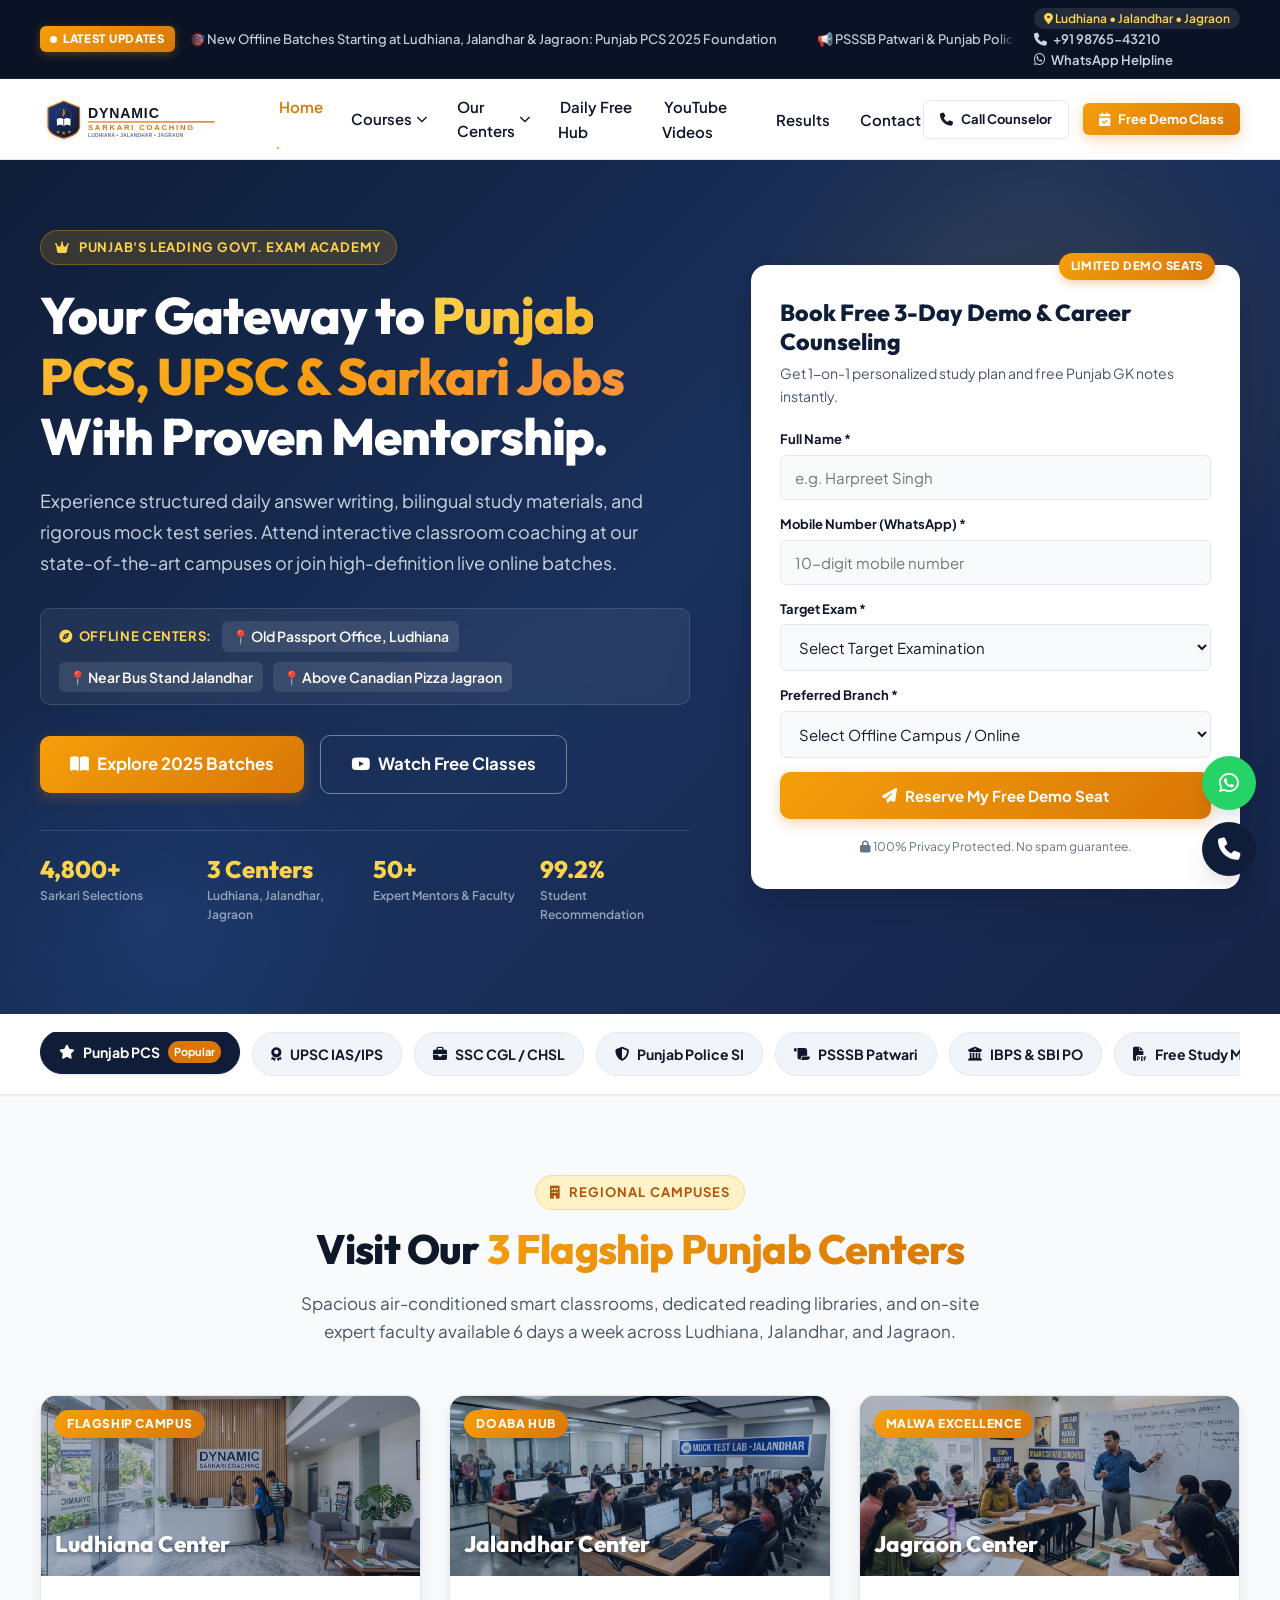
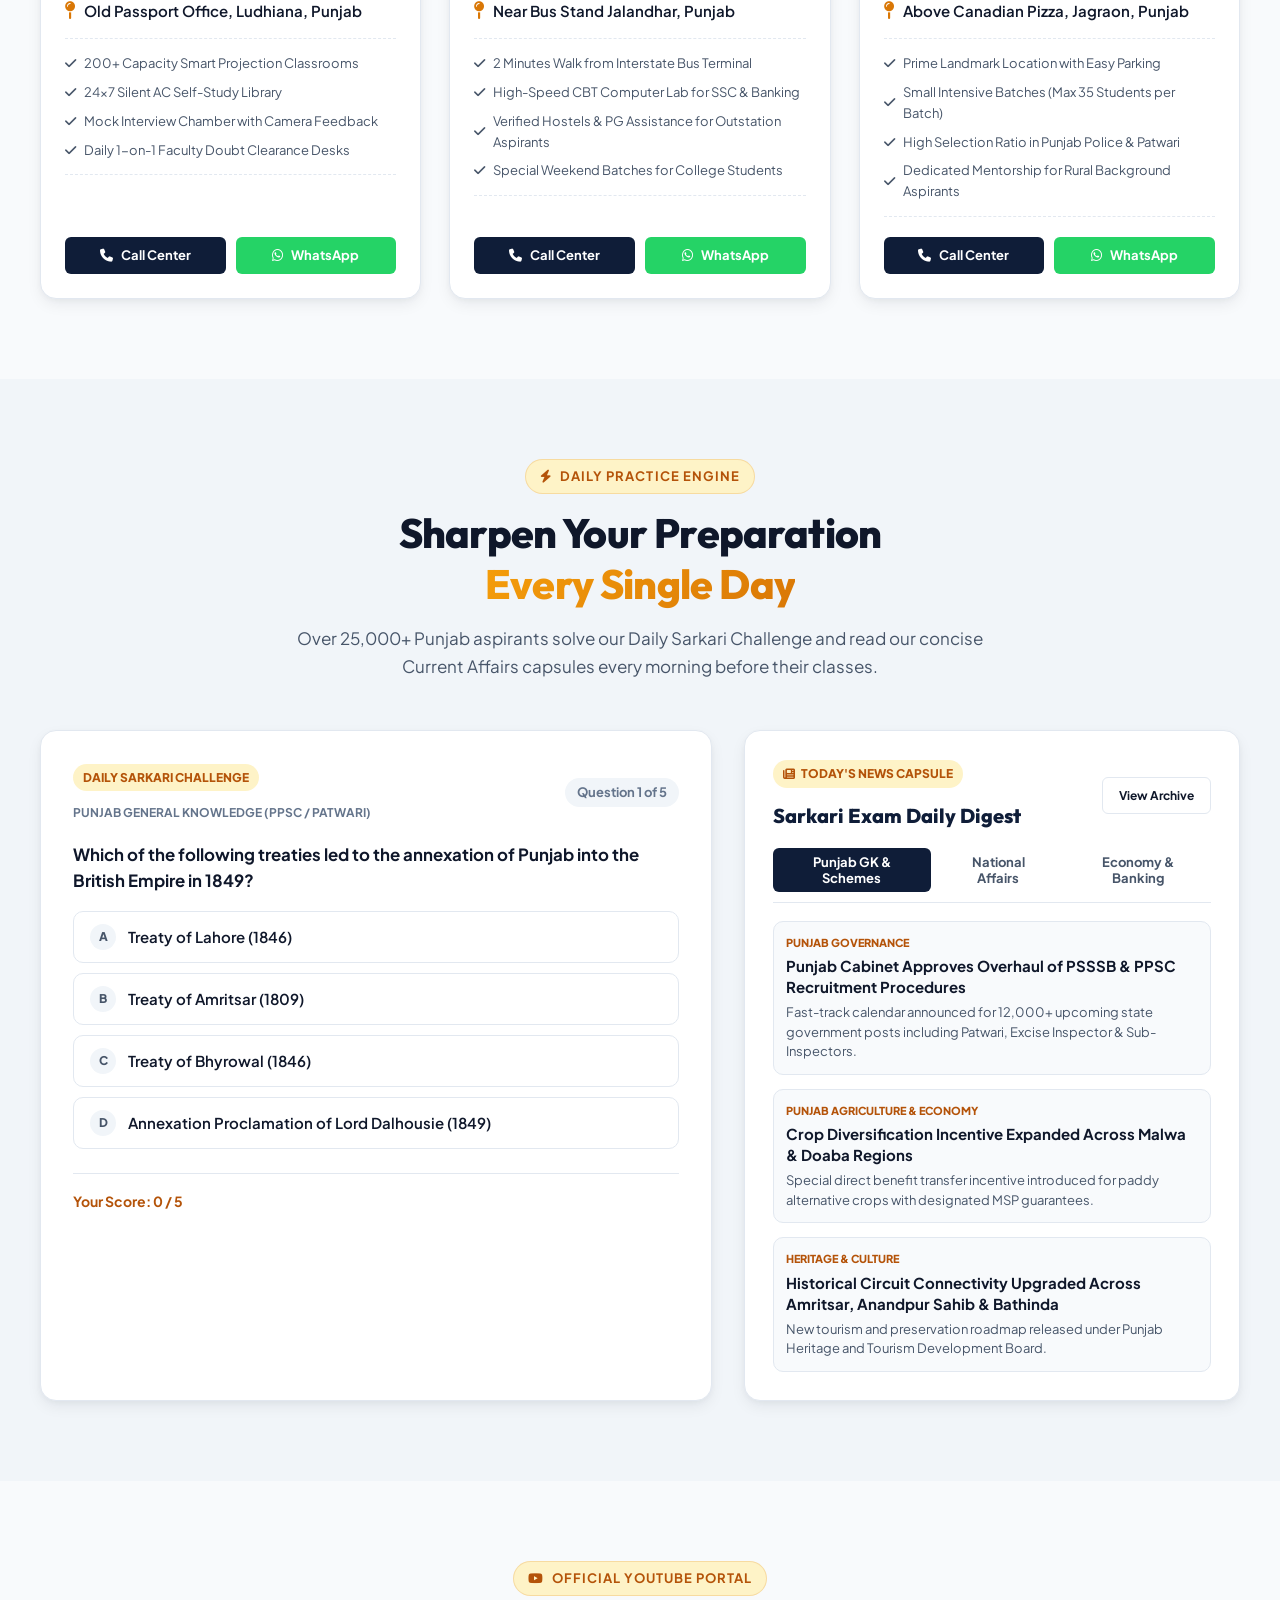
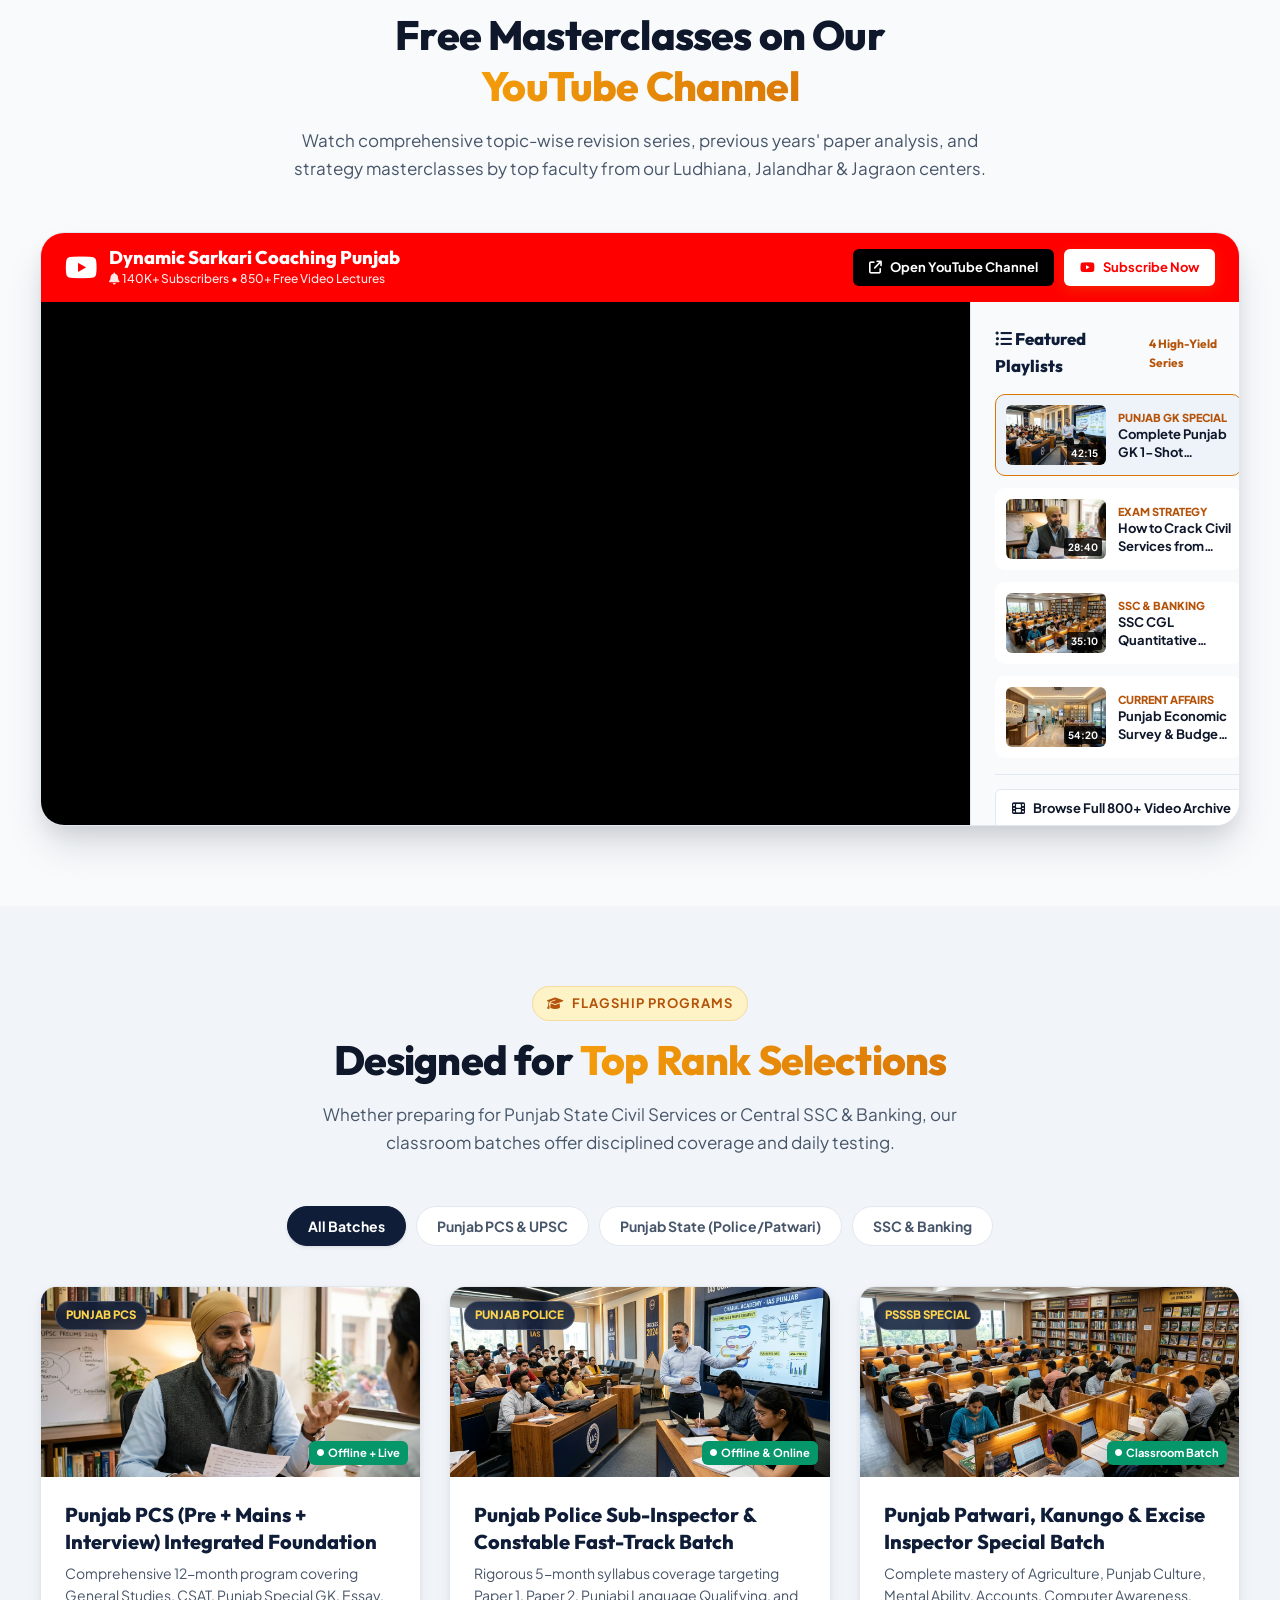
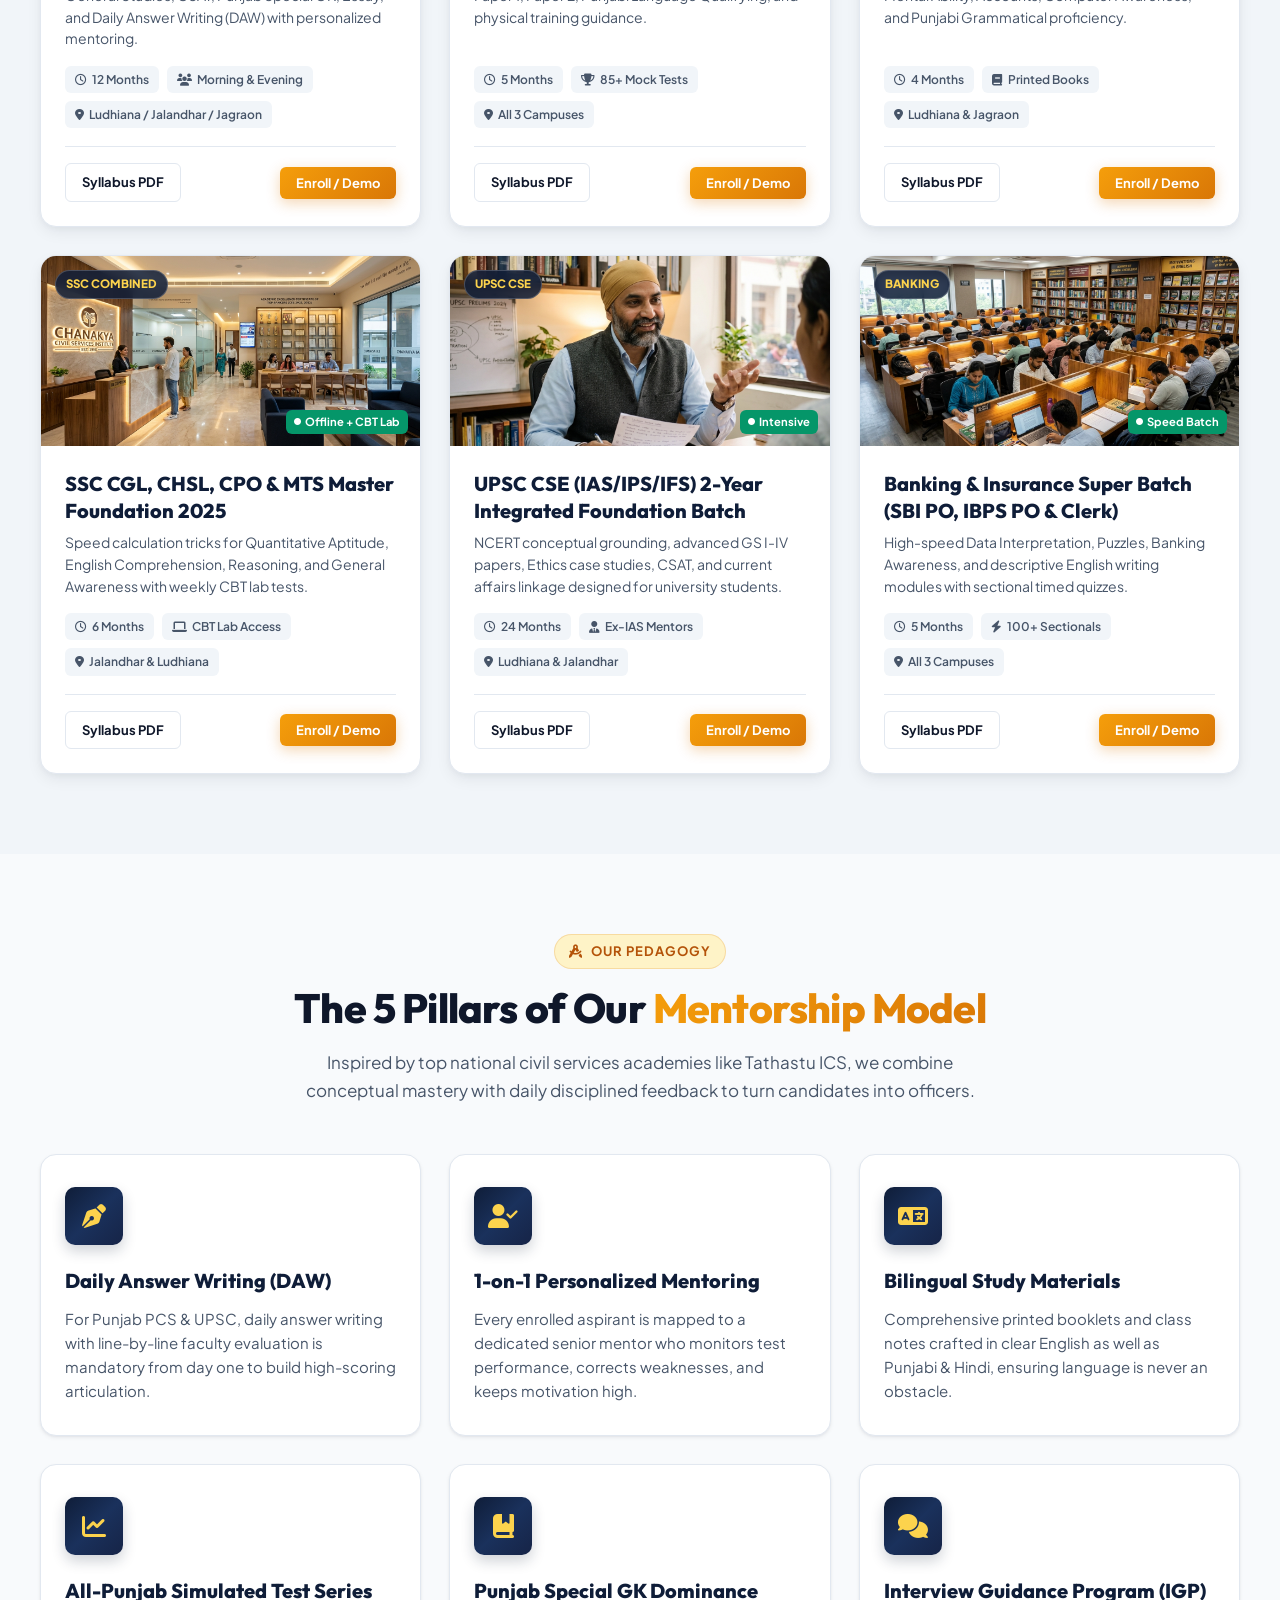
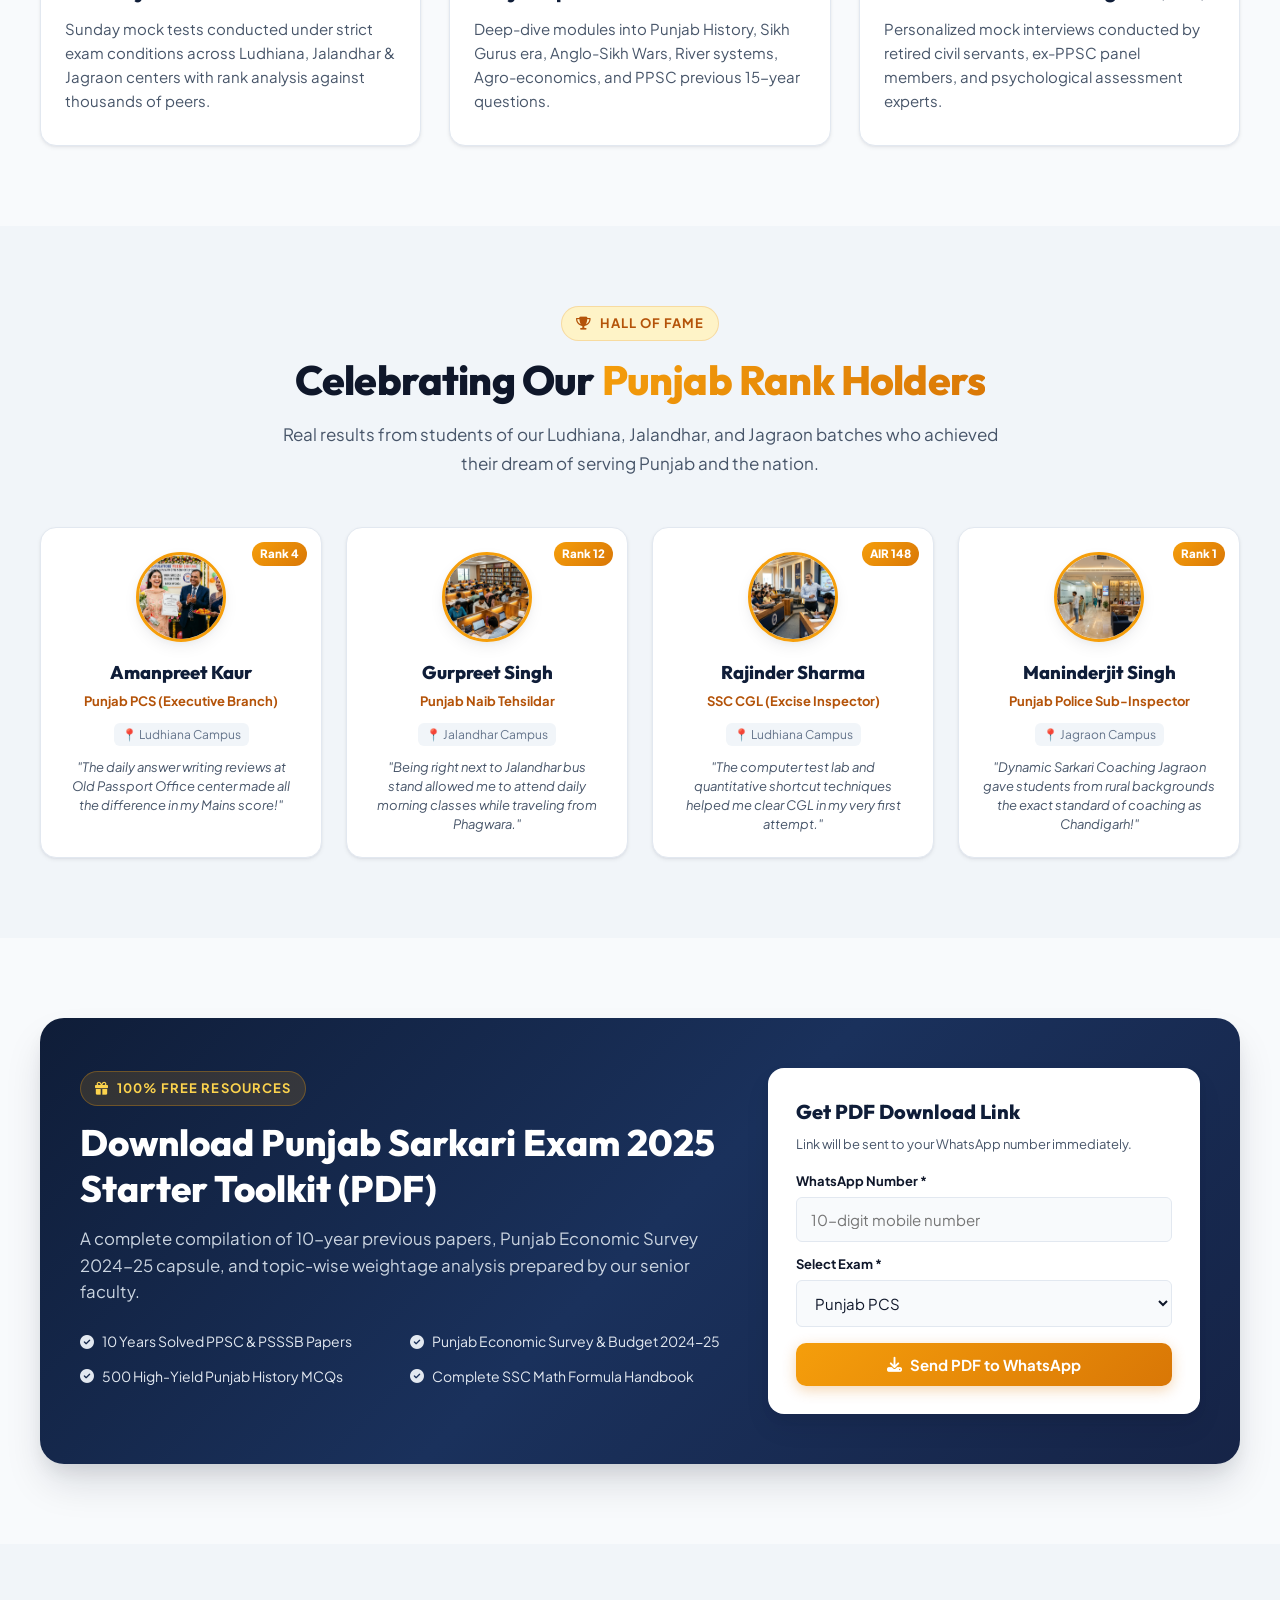
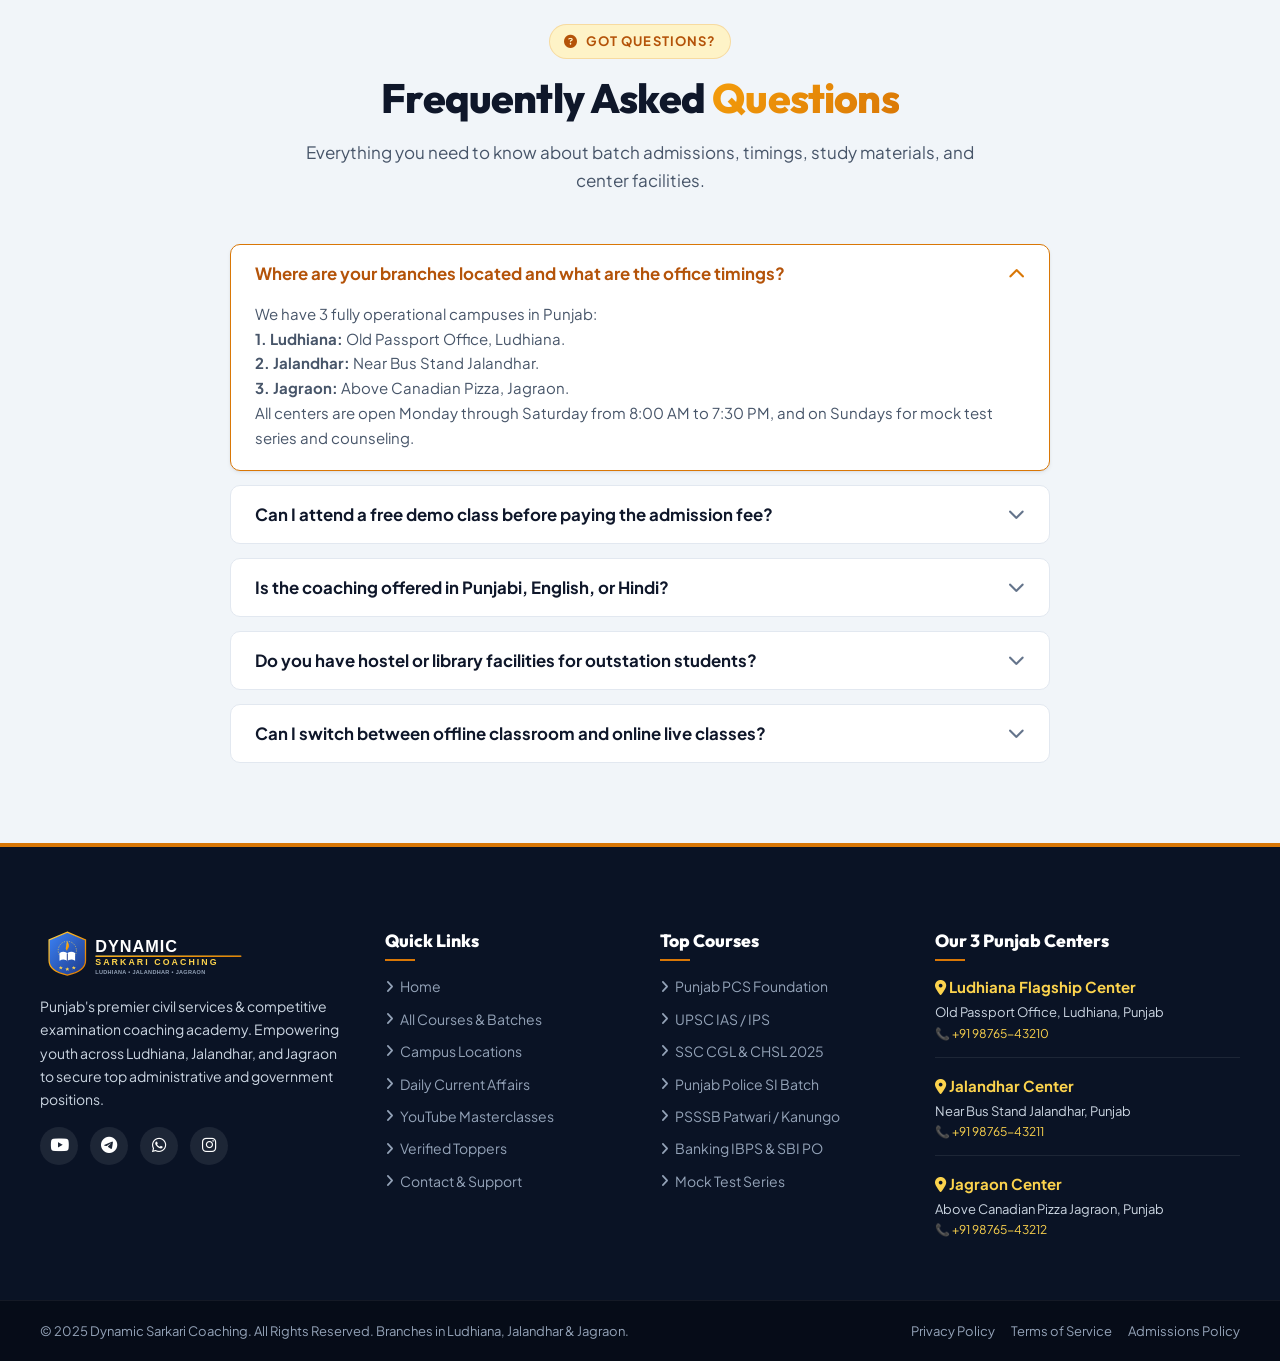
==== index.html @ fdad193e "Initial Commit" ====
<!DOCTYPE html>
<html lang="en">
<head>
  <meta charset="UTF-8">
  <meta name="viewport" content="width=device-width, initial-scale=1.0">
  <title>Dynamic Sarkari Coaching | Best Govt. Exam Coaching in Ludhiana, Jalandhar & Jagraon</title>
  <meta name="description" content="Dynamic Sarkari Coaching provides premier classroom and online mentorship for Punjab PCS, UPSC, SSC CGL, Punjab Police, Patwari & Banking exams. Campuses in Ludhiana, Jalandhar & Jagraon.">
  
  <!-- Favicon -->
  <link rel="icon" type="image/svg+xml" href="assets/images/logo.svg">
  
  <!-- Stylesheets -->
  <link rel="stylesheet" href="css/style.css">
  
  <!-- Font Awesome Icons for Educational UI -->
  <link rel="stylesheet" href="https://cdnjs.cloudflare.com/ajax/libs/font-awesome/6.5.1/css/all.min.css">
</head>
<body>

  <!-- ========================================================================
       TOP ANNOUNCEMENT / NOTIFICATION TICKER BAR
       ======================================================================== -->
  <div class="top-notice-bar">
    <div class="container">
      <div class="top-notice-inner">
        <div class="ticker-container">
          <div class="ticker-badge">
            <span class="ticker-pulse"></span>
            Latest Updates
          </div>
          <div class="ticker-viewport">
            <div class="ticker-track">
              <a href="#courses" class="ticker-item">🎯 New Offline Batches Starting at Ludhiana, Jalandhar & Jagraon: Punjab PCS 2025 Foundation</a>
              <a href="#engagementHub" class="ticker-item">📢 PSSSB Patwari & Punjab Police SI 2025 Mock Test Series Live Now</a>
              <a href="#youtubeHub" class="ticker-item">📺 New YouTube Lecture: Punjab History & Culture 1-Shot Revision Uploaded!</a>
              <a href="#heroForm" class="ticker-item">⚡ 3-Day Free Demo Class Available for All Fresh Batches - Register Online</a>
              <!-- Duplicate set for seamless continuous marquee loop -->
              <a href="#courses" class="ticker-item">🎯 New Offline Batches Starting at Ludhiana, Jalandhar & Jagraon: Punjab PCS 2025 Foundation</a>
              <a href="#engagementHub" class="ticker-item">📢 PSSSB Patwari & Punjab Police SI 2025 Mock Test Series Live Now</a>
              <a href="#youtubeHub" class="ticker-item">📺 New YouTube Lecture: Punjab History & Culture 1-Shot Revision Uploaded!</a>
              <a href="#heroForm" class="ticker-item">⚡ 3-Day Free Demo Class Available for All Fresh Batches - Register Online</a>
            </div>
          </div>
        </div>

        <div class="top-contacts">
          <span class="branch-pill"><i class="fa-solid fa-location-dot"></i> Ludhiana • Jalandhar • Jagraon</span>
          <a href="tel:+919876543210" class="top-contact-link">
            <i class="fa-solid fa-phone"></i> +91 98765-43210
          </a>
          <a href="https://wa.me/919876543210?text=Hello%20Dynamic%20Sarkari%20Coaching%2C%20I%20want%20to%20inquire%20about%20batches" target="_blank" class="top-contact-link">
            <i class="fa-brands fa-whatsapp text-success"></i> WhatsApp Helpline
          </a>
        </div>
      </div>
    </div>
  </div>

  <!-- ========================================================================
       MAIN NAVIGATION BAR
       ======================================================================== -->
  <header class="site-header">
    <div class="container">
      <nav class="navbar">
        <!-- Logo -->
        <a href="index.html" class="brand-logo" aria-label="Dynamic Sarkari Coaching Homepage">
          <!-- 
            NOTE FOR CLIENT: When you provide your official logo file, simply place it 
            in assets/images/logo.png and replace the SVG below with:
            <img src="assets/images/logo.png" alt="Dynamic Sarkari Coaching Logo">
          -->
          <img src="assets/images/logo.svg" alt="Dynamic Sarkari Coaching Logo" class="header-logo-img">
        </a>

        <!-- Desktop Navigation Menu -->
        <ul class="nav-menu">
          <li><a href="index.html" class="nav-link active">Home</a></li>
          
          <li class="nav-dropdown">
            <a href="courses.html" class="nav-link dropdown-trigger">
              Courses <i class="fa-solid fa-chevron-down fa-xs"></i>
            </a>
            <div class="dropdown-menu">
              <a href="courses.html#punjab-pcs" class="dropdown-item">
                <div class="dropdown-icon"><i class="fa-solid fa-landmark"></i></div>
                <div class="dropdown-info">
                  <strong>Punjab PCS & UPSC</strong>
                  <span>Civil & Executive Services</span>
                </div>
              </a>
              <a href="courses.html#ssc" class="dropdown-item">
                <div class="dropdown-icon"><i class="fa-solid fa-award"></i></div>
                <div class="dropdown-info">
                  <strong>SSC CGL / CHSL / CPO</strong>
                  <span>Central Govt Ministries</span>
                </div>
              </a>
              <a href="courses.html#punjab-state" class="dropdown-item">
                <div class="dropdown-icon"><i class="fa-solid fa-shield-halved"></i></div>
                <div class="dropdown-info">
                  <strong>Punjab Police & Patwari</strong>
                  <span>PSSSB & State Exams</span>
                </div>
              </a>
              <a href="courses.html#banking" class="dropdown-item">
                <div class="dropdown-icon"><i class="fa-solid fa-building-columns"></i></div>
                <div class="dropdown-info">
                  <strong>Banking & Insurance</strong>
                  <span>IBPS, SBI PO & Clerk</span>
                </div>
              </a>
            </div>
          </li>

          <li class="nav-dropdown">
            <a href="branches.html" class="nav-link dropdown-trigger">
              Our Centers <i class="fa-solid fa-chevron-down fa-xs"></i>
            </a>
            <div class="dropdown-menu">
              <a href="branches.html#ludhiana" class="dropdown-item">
                <div class="dropdown-icon"><i class="fa-solid fa-location-dot"></i></div>
                <div class="dropdown-info">
                  <strong>Ludhiana Center</strong>
                  <span>Old Passport Office, Ludhiana</span>
                </div>
              </a>
              <a href="branches.html#jalandhar" class="dropdown-item">
                <div class="dropdown-icon"><i class="fa-solid fa-location-dot"></i></div>
                <div class="dropdown-info">
                  <strong>Jalandhar Center</strong>
                  <span>Near Bus Stand Jalandhar</span>
                </div>
              </a>
              <a href="branches.html#jagraon" class="dropdown-item">
                <div class="dropdown-icon"><i class="fa-solid fa-location-dot"></i></div>
                <div class="dropdown-info">
                  <strong>Jagraon Center</strong>
                  <span>Above Canadian Pizza Jagraon</span>
                </div>
              </a>
            </div>
          </li>

          <li><a href="free-materials.html" class="nav-link">Daily Free Hub</a></li>
          <li><a href="videos.html" class="nav-link">YouTube Videos</a></li>
          <li><a href="#toppers" class="nav-link">Results</a></li>
          <li><a href="contact.html" class="nav-link">Contact</a></li>
        </ul>

        <!-- Header Actions -->
        <div class="nav-actions">
          <a href="tel:+919876543210" class="btn btn-outline btn-sm">
            <i class="fa-solid fa-phone"></i> Call Counselor
          </a>
          <button class="btn btn-primary btn-sm" data-trigger-demo>
            <i class="fa-solid fa-calendar-check"></i> Free Demo Class
          </button>
          <button class="btn-mobile-toggle" aria-label="Open mobile navigation menu">
            <i class="fa-solid fa-bars"></i>
          </button>
        </div>
      </nav>
    </div>
  </header>

  <!-- ========================================================================
       HERO SECTION WITH DIRECT LEAD CAPTURE FORM
       ======================================================================== -->
  <section class="hero-section" id="hero">
    <div class="hero-bg-shapes">
      <div class="hero-shape-1"></div>
      <div class="hero-shape-2"></div>
    </div>

    <div class="container">
      <div class="hero-grid">
        <!-- Hero Left Column: Pitch & Trust -->
        <div class="hero-content">
          <div class="hero-tag">
            <i class="fa-solid fa-crown"></i> Punjab's Leading Govt. Exam Academy
          </div>

          <h1 class="hero-title">
            Your Gateway to <span class="gold-gradient">Punjab PCS, UPSC & Sarkari Jobs</span> With Proven Mentorship.
          </h1>

          <p class="hero-description">
            Experience structured daily answer writing, bilingual study materials, and rigorous mock test series. Attend interactive classroom coaching at our state-of-the-art campuses or join high-definition live online batches.
          </p>

          <!-- Highlight Branches -->
          <div class="hero-branches-highlight">
            <span class="label"><i class="fa-solid fa-compass"></i> Offline Centers:</span>
            <span class="branch-item">📍 Old Passport Office, Ludhiana</span>
            <span class="branch-item">📍 Near Bus Stand Jalandhar</span>
            <span class="branch-item">📍 Above Canadian Pizza Jagraon</span>
          </div>

          <!-- Hero CTAs -->
          <div class="hero-cta-group">
            <a href="#courses" class="btn btn-primary btn-lg">
              <i class="fa-solid fa-book-open"></i> Explore 2025 Batches
            </a>
            <a href="#youtubeHub" class="btn btn-outline-white btn-lg">
              <i class="fa-brands fa-youtube text-danger"></i> Watch Free Classes
            </a>
          </div>

          <!-- Trust Counters -->
          <div class="hero-trust-badges">
            <div class="trust-stat-box">
              <div class="trust-stat-number">4,800+</div>
              <div class="trust-stat-label">Sarkari Selections</div>
            </div>
            <div class="trust-stat-box">
              <div class="trust-stat-number">3 Centers</div>
              <div class="trust-stat-label">Ludhiana, Jalandhar, Jagraon</div>
            </div>
            <div class="trust-stat-box">
              <div class="trust-stat-number">50+</div>
              <div class="trust-stat-label">Expert Mentors & Faculty</div>
            </div>
            <div class="trust-stat-box">
              <div class="trust-stat-number">99.2%</div>
              <div class="trust-stat-label">Student Recommendation</div>
            </div>
          </div>
        </div>

        <!-- Hero Right Column: High-Converting Lead Card (Like Tathastu ICS) -->
        <div class="hero-form-card" id="heroForm">
          <div class="form-card-badge">Limited Demo Seats</div>
          <div class="form-card-header">
            <h3 class="form-card-title">Book Free 3-Day Demo & Career Counseling</h3>
            <p class="form-card-subtitle">Get 1-on-1 personalized study plan and free Punjab GK notes instantly.</p>
          </div>

          <form class="lead-form" id="heroLeadForm">
            <div class="form-group">
              <label class="form-label" for="student_name">Full Name *</label>
              <input type="text" id="student_name" name="student_name" class="form-control" placeholder="e.g. Harpreet Singh" required>
            </div>

            <div class="form-group">
              <label class="form-label" for="student_phone">Mobile Number (WhatsApp) *</label>
              <input type="tel" id="student_phone" name="student_phone" class="form-control" placeholder="10-digit mobile number" pattern="[6-9][0-9]{9}" required>
            </div>

            <div class="form-group">
              <label class="form-label" for="target_exam">Target Exam *</label>
              <select id="target_exam" name="target_exam" class="form-control" required>
                <option value="" disabled selected>Select Target Examination</option>
                <option value="Punjab PCS (Civil / Judicial)">Punjab PCS (Civil / Judicial)</option>
                <option value="UPSC Civil Services (IAS/IPS)">UPSC Civil Services (IAS/IPS)</option>
                <option value="SSC CGL / CHSL">SSC CGL / CHSL 2025</option>
                <option value="Punjab Police (SI / Constable)">Punjab Police (SI / Constable)</option>
                <option value="PSSSB Patwari / Kanungo">PSSSB Patwari / Kanungo</option>
                <option value="Banking (IBPS PO / SBI PO)">Banking (IBPS / SBI PO & Clerk)</option>
                <option value="Punjab Naib Tehsildar">Punjab Naib Tehsildar & Excise</option>
              </select>
            </div>

            <div class="form-group">
              <label class="form-label" for="preferred_branch">Preferred Branch *</label>
              <select id="preferred_branch" name="preferred_branch" class="form-control" required>
                <option value="" disabled selected>Select Offline Campus / Online</option>
                <option value="ludhiana">📍 Ludhiana Center (Old Passport Office)</option>
                <option value="jalandhar">📍 Jalandhar Center (Near Bus Stand)</option>
                <option value="jagraon">📍 Jagraon Center (Above Canadian Pizza)</option>
                <option value="online">💻 Live Interactive Online Batch</option>
              </select>
            </div>

            <button type="submit" class="btn btn-primary" style="width: 100%; padding: 14px;">
              <i class="fa-solid fa-paper-plane"></i> Reserve My Free Demo Seat
            </button>

            <p class="form-footnote">
              <i class="fa-solid fa-lock text-success"></i> 100% Privacy Protected. No spam guarantee.
            </p>
          </form>
        </div>
      </div>
    </div>
  </section>

  <!-- ========================================================================
       QUICK EXAM CATEGORIES STRIP
       ======================================================================== -->
  <div class="exam-categories-strip">
    <div class="container">
      <div class="categories-container">
        <a href="courses.html#punjab-pcs" class="cat-pill active">
          <i class="fa-solid fa-star text-accent"></i> Punjab PCS <span class="cat-pill-badge">Popular</span>
        </a>
        <a href="courses.html#upsc" class="cat-pill">
          <i class="fa-solid fa-award"></i> UPSC IAS/IPS
        </a>
        <a href="courses.html#ssc" class="cat-pill">
          <i class="fa-solid fa-briefcase"></i> SSC CGL / CHSL
        </a>
        <a href="courses.html#punjab-police" class="cat-pill">
          <i class="fa-solid fa-shield-halved"></i> Punjab Police SI
        </a>
        <a href="courses.html#patwari" class="cat-pill">
          <i class="fa-solid fa-scroll"></i> PSSSB Patwari
        </a>
        <a href="courses.html#banking" class="cat-pill">
          <i class="fa-solid fa-building-columns"></i> IBPS & SBI PO
        </a>
        <a href="free-materials.html" class="cat-pill">
          <i class="fa-solid fa-file-pdf"></i> Free Study Materials
        </a>
      </div>
    </div>
  </div>

  <!-- ========================================================================
       OUR 3 PUNJAB BRANCHES (LUDHIANA, JALANDHAR, JAGRAON)
       ======================================================================== -->
  <section class="section" id="branches">
    <div class="container">
      <div class="section-header">
        <span class="section-badge"><i class="fa-solid fa-building"></i> Regional Campuses</span>
        <h2 class="section-title">Visit Our <span class="text-highlight">3 Flagship Punjab Centers</span></h2>
        <p class="section-subtitle">
          Spacious air-conditioned smart classrooms, dedicated reading libraries, and on-site expert faculty available 6 days a week across Ludhiana, Jalandhar, and Jagraon.
        </p>
      </div>

      <div class="branches-showcase-grid">
        <!-- Branch 1: Ludhiana -->
        <div class="branch-card">
          <div class="branch-card-header">
            <img src="assets/images/branch-ludhiana.jpg" alt="Dynamic Sarkari Coaching Ludhiana Center" class="branch-card-img">
            <span class="branch-badge">Flagship Campus</span>
            <div class="branch-city">Ludhiana Center</div>
          </div>
          <div class="branch-card-body">
            <div>
              <div class="branch-landmark">
                <i class="fa-solid fa-map-pin branch-landmark-icon"></i>
                <div class="branch-address-text">
                  Old Passport Office, Ludhiana, Punjab
                </div>
              </div>
              <ul class="branch-features-list">
                <li class="branch-feature-item">
                  <i class="fa-solid fa-check"></i> 200+ Capacity Smart Projection Classrooms
                </li>
                <li class="branch-feature-item">
                  <i class="fa-solid fa-check"></i> 24x7 Silent AC Self-Study Library
                </li>
                <li class="branch-feature-item">
                  <i class="fa-solid fa-check"></i> Mock Interview Chamber with Camera Feedback
                </li>
                <li class="branch-feature-item">
                  <i class="fa-solid fa-check"></i> Daily 1-on-1 Faculty Doubt Clearance Desks
                </li>
              </ul>
            </div>
            <div class="branch-actions">
              <a href="tel:+919876543210" class="btn btn-navy btn-sm">
                <i class="fa-solid fa-phone"></i> Call Center
              </a>
              <a href="https://wa.me/919876543210?text=Hello%20Dynamic%20Sarkari%20Coaching%20Ludhiana%20branch%2C%20I%20want%20to%20visit" target="_blank" class="btn btn-whatsapp btn-sm">
                <i class="fa-brands fa-whatsapp"></i> WhatsApp
              </a>
            </div>
          </div>
        </div>

        <!-- Branch 2: Jalandhar -->
        <div class="branch-card">
          <div class="branch-card-header">
            <img src="assets/images/branch-jalandhar.jpg" alt="Dynamic Sarkari Coaching Jalandhar Center" class="branch-card-img">
            <span class="branch-badge">Doaba Hub</span>
            <div class="branch-city">Jalandhar Center</div>
          </div>
          <div class="branch-card-body">
            <div>
              <div class="branch-landmark">
                <i class="fa-solid fa-map-pin branch-landmark-icon"></i>
                <div class="branch-address-text">
                  Near Bus Stand Jalandhar, Punjab
                </div>
              </div>
              <ul class="branch-features-list">
                <li class="branch-feature-item">
                  <i class="fa-solid fa-check"></i> 2 Minutes Walk from Interstate Bus Terminal
                </li>
                <li class="branch-feature-item">
                  <i class="fa-solid fa-check"></i> High-Speed CBT Computer Lab for SSC & Banking
                </li>
                <li class="branch-feature-item">
                  <i class="fa-solid fa-check"></i> Verified Hostels & PG Assistance for Outstation Aspirants
                </li>
                <li class="branch-feature-item">
                  <i class="fa-solid fa-check"></i> Special Weekend Batches for College Students
                </li>
              </ul>
            </div>
            <div class="branch-actions">
              <a href="tel:+919876543211" class="btn btn-navy btn-sm">
                <i class="fa-solid fa-phone"></i> Call Center
              </a>
              <a href="https://wa.me/919876543210?text=Hello%20Dynamic%20Sarkari%20Coaching%20Jalandhar%20branch%2C%20I%20want%20to%20visit" target="_blank" class="btn btn-whatsapp btn-sm">
                <i class="fa-brands fa-whatsapp"></i> WhatsApp
              </a>
            </div>
          </div>
        </div>

        <!-- Branch 3: Jagraon -->
        <div class="branch-card">
          <div class="branch-card-header">
            <img src="assets/images/branch-jagraon.jpg" alt="Dynamic Sarkari Coaching Jagraon Center" class="branch-card-img">
            <span class="branch-badge">Malwa Excellence</span>
            <div class="branch-city">Jagraon Center</div>
          </div>
          <div class="branch-card-body">
            <div>
              <div class="branch-landmark">
                <i class="fa-solid fa-map-pin branch-landmark-icon"></i>
                <div class="branch-address-text">
                  Above Canadian Pizza, Jagraon, Punjab
                </div>
              </div>
              <ul class="branch-features-list">
                <li class="branch-feature-item">
                  <i class="fa-solid fa-check"></i> Prime Landmark Location with Easy Parking
                </li>
                <li class="branch-feature-item">
                  <i class="fa-solid fa-check"></i> Small Intensive Batches (Max 35 Students per Batch)
                </li>
                <li class="branch-feature-item">
                  <i class="fa-solid fa-check"></i> High Selection Ratio in Punjab Police & Patwari
                </li>
                <li class="branch-feature-item">
                  <i class="fa-solid fa-check"></i> Dedicated Mentorship for Rural Background Aspirants
                </li>
              </ul>
            </div>
            <div class="branch-actions">
              <a href="tel:+919876543212" class="btn btn-navy btn-sm">
                <i class="fa-solid fa-phone"></i> Call Center
              </a>
              <a href="https://wa.me/919876543210?text=Hello%20Dynamic%20Sarkari%20Coaching%20Jagraon%20branch%2C%20I%20want%20to%20visit" target="_blank" class="btn btn-whatsapp btn-sm">
                <i class="fa-brands fa-whatsapp"></i> WhatsApp
              </a>
            </div>
          </div>
        </div>
      </div>
    </div>
  </section>

  <!-- ========================================================================
       DAILY STUDENT ENGAGEMENT HUB (QUIZ + CURRENT AFFAIRS)
       "Attract students to visit the website more & more"
       ======================================================================== -->
  <section class="section section-bg-muted" id="engagementHub">
    <div class="container">
      <div class="section-header">
        <span class="section-badge"><i class="fa-solid fa-bolt"></i> Daily Practice Engine</span>
        <h2 class="section-title">Sharpen Your Preparation <span class="text-highlight">Every Single Day</span></h2>
        <p class="section-subtitle">
          Over 25,000+ Punjab aspirants solve our Daily Sarkari Challenge and read our concise Current Affairs capsules every morning before their classes.
        </p>
      </div>

      <div class="engagement-grid">
        <!-- Interactive Daily Quiz Widget -->
        <div class="daily-quiz-card" id="dailyQuizWidget">
          <!-- Rendered dynamically by main.js with instant validation -->
        </div>

        <!-- Daily Current Affairs Digest -->
        <div class="ca-card">
          <div class="ca-header">
            <div>
              <span class="quiz-badge"><i class="fa-solid fa-newspaper"></i> Today's News Capsule</span>
              <h4 style="font-family: var(--font-heading); font-size: 1.25rem; font-weight: 800; color: var(--color-primary);">
                Sarkari Exam Daily Digest
              </h4>
            </div>
            <a href="free-materials.html" class="btn btn-outline btn-sm" style="font-size: 0.75rem;">View Archive</a>
          </div>

          <div class="ca-tabs" id="caTabsContainer">
            <button class="ca-tab-btn active" data-cat="punjab">Punjab GK & Schemes</button>
            <button class="ca-tab-btn" data-cat="national">National Affairs</button>
            <button class="ca-tab-btn" data-cat="economy">Economy & Banking</button>
          </div>

          <div class="ca-item-list" id="caItemsList">
            <!-- Dynamically populated by main.js -->
          </div>
        </div>
      </div>
    </div>
  </section>

  <!-- ========================================================================
       YOUTUBE CHANNEL & VIDEO MASTERCLASSES SECTION
       "Keep section for videos & links of youtube channel"
       ======================================================================== -->
  <section class="section" id="youtubeHub">
    <div class="container">
      <div class="section-header">
        <span class="section-badge"><i class="fa-brands fa-youtube text-danger"></i> Official YouTube Portal</span>
        <h2 class="section-title">Free Masterclasses on Our <span class="text-highlight">YouTube Channel</span></h2>
        <p class="section-subtitle">
          Watch comprehensive topic-wise revision series, previous years' paper analysis, and strategy masterclasses by top faculty from our Ludhiana, Jalandhar & Jagraon centers.
        </p>
      </div>

      <div class="youtube-spotlight-box">
        <!-- Top YouTube Banner -->
        <div class="youtube-banner-bar">
          <div class="yt-channel-meta">
            <i class="fa-brands fa-youtube yt-icon"></i>
            <div>
              <div class="yt-channel-title">Dynamic Sarkari Coaching Punjab</div>
              <div class="yt-sub-count"><i class="fa-solid fa-bell"></i> 140K+ Subscribers • 850+ Free Video Lectures</div>
            </div>
          </div>
          <div style="display: flex; gap: 10px; align-items: center;">
            <a href="https://www.youtube.com" target="_blank" rel="noopener noreferrer" class="btn btn-navy btn-sm" style="background: #000000; color: #FFFFFF;">
              <i class="fa-solid fa-arrow-up-right-from-square"></i> Open YouTube Channel
            </a>
            <a href="https://www.youtube.com" target="_blank" rel="noopener noreferrer" class="btn btn-primary btn-sm" style="background: #FFFFFF; color: #FF0000; border: none;">
              <i class="fa-brands fa-youtube"></i> Subscribe Now
            </a>
          </div>
        </div>

        <!-- Video Player & Playlist Selector -->
        <div class="youtube-content-grid">
          <!-- Active Video Player Frame -->
          <div class="main-video-player-frame">
            <iframe 
              id="mainYtIframe"
              src="https://www.youtube-nocookie.com/embed/W6NZfCO5SIk" 
              title="Dynamic Sarkari Coaching YouTube Masterclass" 
              allow="accelerometer; autoplay; clipboard-write; encrypted-media; gyroscope; picture-in-picture" 
              allowfullscreen>
            </iframe>
          </div>

          <!-- Video Playlist Sidebar -->
          <div class="video-playlist-sidebar">
            <div class="playlist-header">
              <span><i class="fa-solid fa-list-ul"></i> Featured Playlists</span>
              <span style="font-size: 0.75rem; color: var(--color-accent-hover); font-weight: 700;">4 High-Yield Series</span>
            </div>

            <div class="playlist-items-scroll" id="ytPlaylistItems">
              <!-- Rendered dynamically by main.js with clickable videos -->
            </div>

            <div style="margin-top: 16px; padding-top: 14px; border-top: 1px solid var(--color-border); text-align: center;">
              <a href="videos.html" class="btn btn-outline btn-sm" style="width: 100%;">
                <i class="fa-solid fa-film"></i> Browse Full 800+ Video Archive
              </a>
            </div>
          </div>
        </div>
      </div>
    </div>
  </section>

  <!-- ========================================================================
       FEATURED COURSES & BATCHES
       ======================================================================== -->
  <section class="section section-bg-muted" id="courses">
    <div class="container">
      <div class="section-header">
        <span class="section-badge"><i class="fa-solid fa-graduation-cap"></i> Flagship Programs</span>
        <h2 class="section-title">Designed for <span class="text-highlight">Top Rank Selections</span></h2>
        <p class="section-subtitle">
          Whether preparing for Punjab State Civil Services or Central SSC & Banking, our classroom batches offer disciplined coverage and daily testing.
        </p>
      </div>

      <!-- Course Category Tabs -->
      <div class="courses-filter-bar">
        <button class="filter-btn active" data-filter="all">All Batches</button>
        <button class="filter-btn" data-filter="civil">Punjab PCS & UPSC</button>
        <button class="filter-btn" data-filter="punjab">Punjab State (Police/Patwari)</button>
        <button class="filter-btn" data-filter="ssc">SSC & Banking</button>
      </div>

      <!-- Courses Grid -->
      <div class="courses-grid">
        <!-- Course 1 -->
        <div class="course-card" data-category="civil">
          <div class="course-thumb-box">
            <img src="assets/images/faculty-mentor.jpg" alt="Punjab PCS Foundation Batch">
            <span class="course-category-tag">Punjab PCS</span>
            <span class="course-mode-badge"><i class="fa-solid fa-circle fa-2xs"></i> Offline + Live</span>
          </div>
          <div class="course-body">
            <h3 class="course-title">Punjab PCS (Pre + Mains + Interview) Integrated Foundation</h3>
            <p class="course-desc">
              Comprehensive 12-month program covering General Studies, CSAT, Punjab Special GK, Essay, and Daily Answer Writing (DAW) with personalized mentoring.
            </p>
            <div class="course-meta-pills">
              <span class="meta-pill"><i class="fa-regular fa-clock"></i> 12 Months</span>
              <span class="meta-pill"><i class="fa-solid fa-users"></i> Morning & Evening</span>
              <span class="meta-pill"><i class="fa-solid fa-location-dot"></i> Ludhiana / Jalandhar / Jagraon</span>
            </div>
            <div class="course-footer">
              <a href="courses.html#punjab-pcs" class="btn btn-outline btn-sm">Syllabus PDF</a>
              <button class="btn btn-primary btn-sm" data-trigger-demo>Enroll / Demo</button>
            </div>
          </div>
        </div>

        <!-- Course 2 -->
        <div class="course-card" data-category="punjab">
          <div class="course-thumb-box">
            <img src="assets/images/hero-coaching.jpg" alt="Punjab Police SI & Constable Batch">
            <span class="course-category-tag">Punjab Police</span>
            <span class="course-mode-badge"><i class="fa-solid fa-circle fa-2xs"></i> Offline & Online</span>
          </div>
          <div class="course-body">
            <h3 class="course-title">Punjab Police Sub-Inspector & Constable Fast-Track Batch</h3>
            <p class="course-desc">
              Rigorous 5-month syllabus coverage targeting Paper 1, Paper 2, Punjabi Language Qualifying, and physical training guidance.
            </p>
            <div class="course-meta-pills">
              <span class="meta-pill"><i class="fa-regular fa-clock"></i> 5 Months</span>
              <span class="meta-pill"><i class="fa-solid fa-trophy"></i> 85+ Mock Tests</span>
              <span class="meta-pill"><i class="fa-solid fa-location-dot"></i> All 3 Campuses</span>
            </div>
            <div class="course-footer">
              <a href="courses.html#punjab-police" class="btn btn-outline btn-sm">Syllabus PDF</a>
              <button class="btn btn-primary btn-sm" data-trigger-demo>Enroll / Demo</button>
            </div>
          </div>
        </div>

        <!-- Course 3 -->
        <div class="course-card" data-category="punjab">
          <div class="course-thumb-box">
            <img src="assets/images/library-study.jpg" alt="PSSSB Patwari Batch">
            <span class="course-category-tag">PSSSB Special</span>
            <span class="course-mode-badge"><i class="fa-solid fa-circle fa-2xs"></i> Classroom Batch</span>
          </div>
          <div class="course-body">
            <h3 class="course-title">Punjab Patwari, Kanungo & Excise Inspector Special Batch</h3>
            <p class="course-desc">
              Complete mastery of Agriculture, Punjab Culture, Mental Ability, Accounts, Computer Awareness, and Punjabi Grammatical proficiency.
            </p>
            <div class="course-meta-pills">
              <span class="meta-pill"><i class="fa-regular fa-clock"></i> 4 Months</span>
              <span class="meta-pill"><i class="fa-solid fa-book"></i> Printed Books</span>
              <span class="meta-pill"><i class="fa-solid fa-location-dot"></i> Ludhiana & Jagraon</span>
            </div>
            <div class="course-footer">
              <a href="courses.html#patwari" class="btn btn-outline btn-sm">Syllabus PDF</a>
              <button class="btn btn-primary btn-sm" data-trigger-demo>Enroll / Demo</button>
            </div>
          </div>
        </div>

        <!-- Course 4 -->
        <div class="course-card" data-category="ssc">
          <div class="course-thumb-box">
            <img src="assets/images/campus-reception.jpg" alt="SSC CGL CHSL Batch">
            <span class="course-category-tag">SSC Combined</span>
            <span class="course-mode-badge"><i class="fa-solid fa-circle fa-2xs"></i> Offline + CBT Lab</span>
          </div>
          <div class="course-body">
            <h3 class="course-title">SSC CGL, CHSL, CPO & MTS Master Foundation 2025</h3>
            <p class="course-desc">
              Speed calculation tricks for Quantitative Aptitude, English Comprehension, Reasoning, and General Awareness with weekly CBT lab tests.
            </p>
            <div class="course-meta-pills">
              <span class="meta-pill"><i class="fa-regular fa-clock"></i> 6 Months</span>
              <span class="meta-pill"><i class="fa-solid fa-laptop"></i> CBT Lab Access</span>
              <span class="meta-pill"><i class="fa-solid fa-location-dot"></i> Jalandhar & Ludhiana</span>
            </div>
            <div class="course-footer">
              <a href="courses.html#ssc" class="btn btn-outline btn-sm">Syllabus PDF</a>
              <button class="btn btn-primary btn-sm" data-trigger-demo>Enroll / Demo</button>
            </div>
          </div>
        </div>

        <!-- Course 5 -->
        <div class="course-card" data-category="civil">
          <div class="course-thumb-box">
            <img src="assets/images/faculty-mentor.jpg" alt="UPSC Civil Services Foundation">
            <span class="course-category-tag">UPSC CSE</span>
            <span class="course-mode-badge"><i class="fa-solid fa-circle fa-2xs"></i> Intensive</span>
          </div>
          <div class="course-body">
            <h3 class="course-title">UPSC CSE (IAS/IPS/IFS) 2-Year Integrated Foundation Batch</h3>
            <p class="course-desc">
              NCERT conceptual grounding, advanced GS I-IV papers, Ethics case studies, CSAT, and current affairs linkage designed for university students.
            </p>
            <div class="course-meta-pills">
              <span class="meta-pill"><i class="fa-regular fa-clock"></i> 24 Months</span>
              <span class="meta-pill"><i class="fa-solid fa-user-tie"></i> Ex-IAS Mentors</span>
              <span class="meta-pill"><i class="fa-solid fa-location-dot"></i> Ludhiana & Jalandhar</span>
            </div>
            <div class="course-footer">
              <a href="courses.html#upsc" class="btn btn-outline btn-sm">Syllabus PDF</a>
              <button class="btn btn-primary btn-sm" data-trigger-demo>Enroll / Demo</button>
            </div>
          </div>
        </div>

        <!-- Course 6 -->
        <div class="course-card" data-category="ssc">
          <div class="course-thumb-box">
            <img src="assets/images/library-study.jpg" alt="Banking IBPS SBI PO Batch">
            <span class="course-category-tag">Banking</span>
            <span class="course-mode-badge"><i class="fa-solid fa-circle fa-2xs"></i> Speed Batch</span>
          </div>
          <div class="course-body">
            <h3 class="course-title">Banking & Insurance Super Batch (SBI PO, IBPS PO & Clerk)</h3>
            <p class="course-desc">
              High-speed Data Interpretation, Puzzles, Banking Awareness, and descriptive English writing modules with sectional timed quizzes.
            </p>
            <div class="course-meta-pills">
              <span class="meta-pill"><i class="fa-regular fa-clock"></i> 5 Months</span>
              <span class="meta-pill"><i class="fa-solid fa-bolt"></i> 100+ Sectionals</span>
              <span class="meta-pill"><i class="fa-solid fa-location-dot"></i> All 3 Campuses</span>
            </div>
            <div class="course-footer">
              <a href="courses.html#banking" class="btn btn-outline btn-sm">Syllabus PDF</a>
              <button class="btn btn-primary btn-sm" data-trigger-demo>Enroll / Demo</button>
            </div>
          </div>
        </div>
      </div>
    </div>
  </section>

  <!-- ========================================================================
       THE DYNAMIC SARKARI EDGE (TATHASTU PHILOSOPHY & METHODOLOGY)
       ======================================================================== -->
  <section class="section" id="methodology">
    <div class="container">
      <div class="section-header">
        <span class="section-badge"><i class="fa-solid fa-compass-drafting"></i> Our Pedagogy</span>
        <h2 class="section-title">The 5 Pillars of Our <span class="text-highlight">Mentorship Model</span></h2>
        <p class="section-subtitle">
          Inspired by top national civil services academies like Tathastu ICS, we combine conceptual mastery with daily disciplined feedback to turn candidates into officers.
        </p>
      </div>

      <div class="features-grid">
        <div class="feature-box">
          <div class="feature-icon-wrapper">
            <i class="fa-solid fa-pen-nib"></i>
          </div>
          <h4 class="feature-title">Daily Answer Writing (DAW)</h4>
          <p class="feature-text">
            For Punjab PCS & UPSC, daily answer writing with line-by-line faculty evaluation is mandatory from day one to build high-scoring articulation.
          </p>
        </div>

        <div class="feature-box">
          <div class="feature-icon-wrapper">
            <i class="fa-solid fa-user-check"></i>
          </div>
          <h4 class="feature-title">1-on-1 Personalized Mentoring</h4>
          <p class="feature-text">
            Every enrolled aspirant is mapped to a dedicated senior mentor who monitors test performance, corrects weaknesses, and keeps motivation high.
          </p>
        </div>

        <div class="feature-box">
          <div class="feature-icon-wrapper">
            <i class="fa-solid fa-language"></i>
          </div>
          <h4 class="feature-title">Bilingual Study Materials</h4>
          <p class="feature-text">
            Comprehensive printed booklets and class notes crafted in clear English as well as Punjabi & Hindi, ensuring language is never an obstacle.
          </p>
        </div>

        <div class="feature-box">
          <div class="feature-icon-wrapper">
            <i class="fa-solid fa-chart-line"></i>
          </div>
          <h4 class="feature-title">All-Punjab Simulated Test Series</h4>
          <p class="feature-text">
            Sunday mock tests conducted under strict exam conditions across Ludhiana, Jalandhar & Jagraon centers with rank analysis against thousands of peers.
          </p>
        </div>

        <div class="feature-box">
          <div class="feature-icon-wrapper">
            <i class="fa-solid fa-book-bookmark"></i>
          </div>
          <h4 class="feature-title">Punjab Special GK Dominance</h4>
          <p class="feature-text">
            Deep-dive modules into Punjab History, Sikh Gurus era, Anglo-Sikh Wars, River systems, Agro-economics, and PPSC previous 15-year questions.
          </p>
        </div>

        <div class="feature-box">
          <div class="feature-icon-wrapper">
            <i class="fa-solid fa-comments"></i>
          </div>
          <h4 class="feature-title">Interview Guidance Program (IGP)</h4>
          <p class="feature-text">
            Personalized mock interviews conducted by retired civil servants, ex-PPSC panel members, and psychological assessment experts.
          </p>
        </div>
      </div>
    </div>
  </section>

  <!-- ========================================================================
       TOPPERS & RESULTS HALL OF FAME
       ======================================================================== -->
  <section class="section section-bg-muted" id="toppers">
    <div class="container">
      <div class="section-header">
        <span class="section-badge"><i class="fa-solid fa-trophy"></i> Hall of Fame</span>
        <h2 class="section-title">Celebrating Our <span class="text-highlight">Punjab Rank Holders</span></h2>
        <p class="section-subtitle">
          Real results from students of our Ludhiana, Jalandhar, and Jagraon batches who achieved their dream of serving Punjab and the nation.
        </p>
      </div>

      <div class="toppers-grid">
        <!-- Topper 1 -->
        <div class="topper-card">
          <span class="topper-rank-badge">Rank 4</span>
          <div class="topper-avatar-box">
            <img src="assets/images/topper-success.jpg" alt="Amanpreet Kaur Rank 4 PPSC">
          </div>
          <h4 class="topper-name">Amanpreet Kaur</h4>
          <div class="topper-exam">Punjab PCS (Executive Branch)</div>
          <span class="topper-branch">📍 Ludhiana Campus</span>
          <p class="topper-quote">
            "The daily answer writing reviews at Old Passport Office center made all the difference in my Mains score!"
          </p>
        </div>

        <!-- Topper 2 -->
        <div class="topper-card">
          <span class="topper-rank-badge">Rank 12</span>
          <div class="topper-avatar-box">
            <img src="assets/images/library-study.jpg" alt="Gurpreet Singh Naib Tehsildar">
          </div>
          <h4 class="topper-name">Gurpreet Singh</h4>
          <div class="topper-exam">Punjab Naib Tehsildar</div>
          <span class="topper-branch">📍 Jalandhar Campus</span>
          <p class="topper-quote">
            "Being right next to Jalandhar bus stand allowed me to attend daily morning classes while traveling from Phagwara."
          </p>
        </div>

        <!-- Topper 3 -->
        <div class="topper-card">
          <span class="topper-rank-badge">AIR 148</span>
          <div class="topper-avatar-box">
            <img src="assets/images/hero-coaching.jpg" alt="Rajinder Sharma SSC CGL">
          </div>
          <h4 class="topper-name">Rajinder Sharma</h4>
          <div class="topper-exam">SSC CGL (Excise Inspector)</div>
          <span class="topper-branch">📍 Ludhiana Campus</span>
          <p class="topper-quote">
            "The computer test lab and quantitative shortcut techniques helped me clear CGL in my very first attempt."
          </p>
        </div>

        <!-- Topper 4 -->
        <div class="topper-card">
          <span class="topper-rank-badge">Rank 1</span>
          <div class="topper-avatar-box">
            <img src="assets/images/campus-reception.jpg" alt="Maninderjit Singh Punjab Police SI">
          </div>
          <h4 class="topper-name">Maninderjit Singh</h4>
          <div class="topper-exam">Punjab Police Sub-Inspector</div>
          <span class="topper-branch">📍 Jagraon Campus</span>
          <p class="topper-quote">
            "Dynamic Sarkari Coaching Jagraon gave students from rural backgrounds the exact standard of coaching as Chandigarh!"
          </p>
        </div>
      </div>
    </div>
  </section>

  <!-- ========================================================================
       FREE PREPARATION TOOLKIT DOWNLOAD (LEAD MAGNET)
       ======================================================================== -->
  <section class="section" id="toolkit">
    <div class="container">
      <div class="toolkit-banner">
        <div>
          <span class="section-badge dark-mode"><i class="fa-solid fa-gift"></i> 100% Free Resources</span>
          <h3 class="toolkit-title">Download Punjab Sarkari Exam 2025 Starter Toolkit (PDF)</h3>
          <p style="color: #CBD5E1; font-size: 1.05rem; line-height: 1.6;">
            A complete compilation of 10-year previous papers, Punjab Economic Survey 2024-25 capsule, and topic-wise weightage analysis prepared by our senior faculty.
          </p>
          <div class="toolkit-bullets">
            <div class="toolkit-bullet-item"><i class="fa-solid fa-circle-check"></i> 10 Years Solved PPSC & PSSSB Papers</div>
            <div class="toolkit-bullet-item"><i class="fa-solid fa-circle-check"></i> Punjab Economic Survey & Budget 2024-25</div>
            <div class="toolkit-bullet-item"><i class="fa-solid fa-circle-check"></i> 500 High-Yield Punjab History MCQs</div>
            <div class="toolkit-bullet-item"><i class="fa-solid fa-circle-check"></i> Complete SSC Math Formula Handbook</div>
          </div>
        </div>

        <!-- Instant Download Form -->
        <div class="toolkit-form-box">
          <h4 style="font-family: var(--font-heading); font-size: 1.25rem; font-weight: 800; color: var(--color-primary); margin-bottom: 6px;">
            Get PDF Download Link
          </h4>
          <p style="font-size: 0.8125rem; color: var(--color-text-secondary); margin-bottom: 16px;">
            Link will be sent to your WhatsApp number immediately.
          </p>
          <form id="toolkitDownloadForm">
            <div class="form-group" style="margin-bottom: 12px;">
              <label class="form-label">WhatsApp Number *</label>
              <input type="tel" name="toolkit_phone" class="form-control" placeholder="10-digit mobile number" pattern="[6-9][0-9]{9}" required>
            </div>
            <div class="form-group" style="margin-bottom: 16px;">
              <label class="form-label">Select Exam *</label>
              <select name="toolkit_exam" class="form-control" required>
                <option value="Punjab PCS">Punjab PCS</option>
                <option value="Punjab Police SI">Punjab Police (SI / Constable)</option>
                <option value="PSSSB Patwari">PSSSB Patwari / Kanungo</option>
                <option value="SSC CGL">SSC CGL / CHSL</option>
                <option value="Banking Exams">IBPS / SBI PO & Clerk</option>
              </select>
            </div>
            <button type="submit" class="btn btn-primary" style="width: 100%;">
              <i class="fa-solid fa-download"></i> Send PDF to WhatsApp
            </button>
          </form>
        </div>
      </div>
    </div>
  </section>

  <!-- ========================================================================
       FREQUENTLY ASKED QUESTIONS (FAQ)
       ======================================================================== -->
  <section class="section section-bg-muted" id="faq">
    <div class="container">
      <div class="section-header">
        <span class="section-badge"><i class="fa-solid fa-circle-question"></i> Got Questions?</span>
        <h2 class="section-title">Frequently Asked <span class="text-highlight">Questions</span></h2>
        <p class="section-subtitle">
          Everything you need to know about batch admissions, timings, study materials, and center facilities.
        </p>
      </div>

      <div class="faq-container">
        <!-- FAQ 1 -->
        <div class="faq-item active">
          <button class="faq-question-btn">
            <span>Where are your branches located and what are the office timings?</span>
            <i class="fa-solid fa-chevron-down faq-chevron"></i>
          </button>
          <div class="faq-answer-panel" style="max-height: 200px;">
            <p class="faq-answer-text">
              We have 3 fully operational campuses in Punjab:<br>
              <strong>1. Ludhiana:</strong> Old Passport Office, Ludhiana.<br>
              <strong>2. Jalandhar:</strong> Near Bus Stand Jalandhar.<br>
              <strong>3. Jagraon:</strong> Above Canadian Pizza, Jagraon.<br>
              All centers are open Monday through Saturday from 8:00 AM to 7:30 PM, and on Sundays for mock test series and counseling.
            </p>
          </div>
        </div>

        <!-- FAQ 2 -->
        <div class="faq-item">
          <button class="faq-question-btn">
            <span>Can I attend a free demo class before paying the admission fee?</span>
            <i class="fa-solid fa-chevron-down faq-chevron"></i>
          </button>
          <div class="faq-answer-panel">
            <p class="faq-answer-text">
              Yes, absolutely! We provide a <strong>3-Day Free Demo Pass</strong> for all fresh batches at Ludhiana, Jalandhar, and Jagraon. You can attend the live classroom lectures, inspect our printed study materials, and interact with the faculty before confirming your admission.
            </p>
          </div>
        </div>

        <!-- FAQ 3 -->
        <div class="faq-item">
          <button class="faq-question-btn">
            <span>Is the coaching offered in Punjabi, English, or Hindi?</span>
            <i class="fa-solid fa-chevron-down faq-chevron"></i>
          </button>
          <div class="faq-answer-panel">
            <p class="faq-answer-text">
              Our classroom lectures are bilingual (English & Punjabi/Hindi mix) so that every student grasps concepts effortlessly. You can choose to receive study materials and write your test series in either <strong>English</strong> or <strong>Punjabi</strong> as per your exam requirements.
            </p>
          </div>
        </div>

        <!-- FAQ 4 -->
        <div class="faq-item">
          <button class="faq-question-btn">
            <span>Do you have hostel or library facilities for outstation students?</span>
            <i class="fa-solid fa-chevron-down faq-chevron"></i>
          </button>
          <div class="faq-answer-panel">
            <p class="faq-answer-text">
              Yes. All our centers feature an air-conditioned 24x7 self-study library with individual study desks and Wi-Fi. Additionally, our student care desk in Ludhiana and Jalandhar assists outstation students in finding safe, verified hostels and PG accommodations within walking distance of the campus.
            </p>
          </div>
        </div>

        <!-- FAQ 5 -->
        <div class="faq-item">
          <button class="faq-question-btn">
            <span>Can I switch between offline classroom and online live classes?</span>
            <i class="fa-solid fa-chevron-down faq-chevron"></i>
          </button>
          <div class="faq-answer-panel">
            <p class="faq-answer-text">
              Yes! All our classroom students get free access to our live digital learning portal and recorded video backup. If you are unwell or unable to travel to our center on any day, you can attend the exact same lecture live from home.
            </p>
          </div>
        </div>
      </div>
    </div>
  </section>

  <!-- ========================================================================
       FOOTER
       ======================================================================== -->
  <footer class="site-footer">
    <div class="container">
      <div class="footer-grid">
        <!-- Col 1: Brand Info -->
        <div class="footer-brand-col">
          <a href="index.html">
            <img src="assets/images/logo-light.svg" alt="Dynamic Sarkari Coaching Logo" class="footer-logo">
          </a>
          <p class="footer-desc">
            Punjab's premier civil services & competitive examination coaching academy. Empowering youth across Ludhiana, Jalandhar, and Jagraon to secure top administrative and government positions.
          </p>
          <div class="footer-socials">
            <a href="https://www.youtube.com" target="_blank" rel="noopener noreferrer" class="social-btn" aria-label="YouTube">
              <i class="fa-brands fa-youtube"></i>
            </a>
            <a href="https://t.me" target="_blank" rel="noopener noreferrer" class="social-btn" aria-label="Telegram Channel">
              <i class="fa-brands fa-telegram"></i>
            </a>
            <a href="https://wa.me/919876543210" target="_blank" rel="noopener noreferrer" class="social-btn" aria-label="WhatsApp">
              <i class="fa-brands fa-whatsapp"></i>
            </a>
            <a href="https://instagram.com" target="_blank" rel="noopener noreferrer" class="social-btn" aria-label="Instagram">
              <i class="fa-brands fa-instagram"></i>
            </a>
          </div>
        </div>

        <!-- Col 2: Quick Links -->
        <div>
          <h4 class="footer-heading">Quick Links</h4>
          <ul class="footer-links-list">
            <li><a href="index.html" class="footer-link"><i class="fa-solid fa-angle-right"></i> Home</a></li>
            <li><a href="courses.html" class="footer-link"><i class="fa-solid fa-angle-right"></i> All Courses & Batches</a></li>
            <li><a href="branches.html" class="footer-link"><i class="fa-solid fa-angle-right"></i> Campus Locations</a></li>
            <li><a href="free-materials.html" class="footer-link"><i class="fa-solid fa-angle-right"></i> Daily Current Affairs</a></li>
            <li><a href="videos.html" class="footer-link"><i class="fa-solid fa-angle-right"></i> YouTube Masterclasses</a></li>
            <li><a href="#toppers" class="footer-link"><i class="fa-solid fa-angle-right"></i> Verified Toppers</a></li>
            <li><a href="contact.html" class="footer-link"><i class="fa-solid fa-angle-right"></i> Contact & Support</a></li>
          </ul>
        </div>

        <!-- Col 3: Popular Courses -->
        <div>
          <h4 class="footer-heading">Top Courses</h4>
          <ul class="footer-links-list">
            <li><a href="courses.html#punjab-pcs" class="footer-link"><i class="fa-solid fa-angle-right"></i> Punjab PCS Foundation</a></li>
            <li><a href="courses.html#upsc" class="footer-link"><i class="fa-solid fa-angle-right"></i> UPSC IAS / IPS</a></li>
            <li><a href="courses.html#ssc" class="footer-link"><i class="fa-solid fa-angle-right"></i> SSC CGL & CHSL 2025</a></li>
            <li><a href="courses.html#punjab-police" class="footer-link"><i class="fa-solid fa-angle-right"></i> Punjab Police SI Batch</a></li>
            <li><a href="courses.html#patwari" class="footer-link"><i class="fa-solid fa-angle-right"></i> PSSSB Patwari / Kanungo</a></li>
            <li><a href="courses.html#banking" class="footer-link"><i class="fa-solid fa-angle-right"></i> Banking IBPS & SBI PO</a></li>
            <li><a href="free-materials.html" class="footer-link"><i class="fa-solid fa-angle-right"></i> Mock Test Series</a></li>
          </ul>
        </div>

        <!-- Col 4: Our 3 Punjab Branches -->
        <div>
          <h4 class="footer-heading">Our 3 Punjab Centers</h4>
          
          <div class="footer-branch-item">
            <div class="footer-branch-name"><i class="fa-solid fa-location-dot"></i> Ludhiana Flagship Center</div>
            <div class="footer-branch-address">Old Passport Office, Ludhiana, Punjab</div>
            <div style="font-size: 0.75rem; color: #FCD34D; margin-top: 2px;">📞 +91 98765-43210</div>
          </div>

          <div class="footer-branch-item">
            <div class="footer-branch-name"><i class="fa-solid fa-location-dot"></i> Jalandhar Center</div>
            <div class="footer-branch-address">Near Bus Stand Jalandhar, Punjab</div>
            <div style="font-size: 0.75rem; color: #FCD34D; margin-top: 2px;">📞 +91 98765-43211</div>
          </div>

          <div class="footer-branch-item" style="border-bottom: none; margin-bottom: 0; padding-bottom: 0;">
            <div class="footer-branch-name"><i class="fa-solid fa-location-dot"></i> Jagraon Center</div>
            <div class="footer-branch-address">Above Canadian Pizza Jagraon, Punjab</div>
            <div style="font-size: 0.75rem; color: #FCD34D; margin-top: 2px;">📞 +91 98765-43212</div>
          </div>
        </div>
      </div>
    </div>

    <!-- Bottom Copyright Bar -->
    <div class="footer-bottom-bar">
      <div class="container">
        <div class="footer-bottom-inner">
          <div>
            © 2025 Dynamic Sarkari Coaching. All Rights Reserved. Branches in Ludhiana, Jalandhar & Jagraon.
          </div>
          <div style="display: flex; gap: 16px;">
            <a href="contact.html" style="color: #94A3B8;">Privacy Policy</a>
            <a href="contact.html" style="color: #94A3B8;">Terms of Service</a>
            <a href="contact.html" style="color: #94A3B8;">Admissions Policy</a>
          </div>
        </div>
      </div>
    </div>
  </footer>

  <!-- ========================================================================
       FLOATING STICKY ACTION BUTTONS (WHATSAPP & CALL)
       ======================================================================== -->
  <div class="floating-actions-container">
    <a href="https://wa.me/919876543210?text=Hello%20Dynamic%20Sarkari%20Coaching%2C%20I%20am%20interested%20in%20joining%20a%20batch" target="_blank" rel="noopener noreferrer" class="floating-btn floating-whatsapp" aria-label="Chat on WhatsApp">
      <i class="fa-brands fa-whatsapp"></i>
      <span class="floating-tooltip">Chat with Counselor</span>
    </a>
    <a href="tel:+919876543210" class="floating-btn floating-phone" aria-label="Call Admissions Desk">
      <i class="fa-solid fa-phone"></i>
      <span class="floating-tooltip">Call Admissions Helpline</span>
    </a>
  </div>

  <!-- ========================================================================
       MODAL: BOOKING CONFIRMATION MODAL
       ======================================================================== -->
  <div class="modal-backdrop" id="bookingSuccessModal">
    <div class="modal-dialog-box">
      <button class="modal-close-btn" aria-label="Close modal">&times;</button>
      <div style="text-align: center; margin-bottom: 20px;">
        <div style="font-size: 2.8rem; margin-bottom: 8px;">🎉</div>
        <h3 style="font-family: var(--font-heading); font-size: 1.5rem; font-weight: 800; color: var(--color-primary);">
          Demo Seat Confirmed!
        </h3>
        <p style="font-size: 0.875rem; color: var(--color-text-secondary);">
          Your 3-day complimentary pass and counselor appointment have been booked.
        </p>
      </div>

      <div style="background: var(--color-bg-body); border: 1px solid var(--color-border); border-radius: var(--radius-md); padding: 16px; margin-bottom: 20px;">
        <div style="display: flex; justify-content: space-between; margin-bottom: 8px; font-size: 0.875rem;">
          <span style="color: var(--color-text-muted);">Pass Reference:</span>
          <strong id="modalRefCode" style="color: var(--color-accent-hover);">DSC-984321</strong>
        </div>
        <div style="display: flex; justify-content: space-between; margin-bottom: 8px; font-size: 0.875rem;">
          <span style="color: var(--color-text-muted);">Student Name:</span>
          <strong id="modalStudentName" style="color: var(--color-text-primary);">Harpreet Singh</strong>
        </div>
        <div style="display: flex; justify-content: space-between; margin-bottom: 8px; font-size: 0.875rem;">
          <span style="color: var(--color-text-muted);">Registered Phone:</span>
          <strong id="modalStudentPhone" style="color: var(--color-text-primary);">+91 98765-43210</strong>
        </div>
        <div style="display: flex; justify-content: space-between; margin-bottom: 8px; font-size: 0.875rem;">
          <span style="color: var(--color-text-muted);">Target Exam:</span>
          <strong id="modalTargetExam" style="color: var(--color-text-primary);">PUNJAB PCS</strong>
        </div>
        <div style="display: flex; justify-content: space-between; font-size: 0.875rem;">
          <span style="color: var(--color-text-muted);">Campus Venue:</span>
          <strong id="modalBranchAddress" style="color: var(--color-text-primary); text-align: right; max-width: 220px;">Old Passport Office, Ludhiana</strong>
        </div>
      </div>

      <div style="text-align: center;">
        <p style="font-size: 0.8125rem; color: var(--color-text-muted); margin-bottom: 16px;">
          Our senior academic counselor will call you within 2 business hours with your batch timing schedule.
        </p>
        <button class="btn btn-primary btn-modal-close" style="width: 100%;">
          Great, Thank You!
        </button>
      </div>
    </div>
  </div>

  <!-- ========================================================================
       MOBILE NAVIGATION DRAWER
       ======================================================================== -->
  <div class="mobile-nav-drawer">
    <div class="drawer-panel">
      <div class="drawer-header">
        <img src="assets/images/logo.svg" alt="Dynamic Sarkari Coaching" style="height: 40px;">
        <button class="drawer-close-btn" style="font-size: 1.5rem; color: var(--color-text-primary);" aria-label="Close menu">&times;</button>
      </div>

      <nav class="drawer-links">
        <a href="index.html" class="drawer-link"><i class="fa-solid fa-house"></i> Home</a>
        <a href="courses.html" class="drawer-link"><i class="fa-solid fa-graduation-cap"></i> Courses & Batches</a>
        <a href="branches.html" class="drawer-link"><i class="fa-solid fa-location-dot"></i> Our 3 Campuses</a>
        <a href="free-materials.html" class="drawer-link"><i class="fa-solid fa-book-open"></i> Daily Free Hub & Quiz</a>
        <a href="videos.html" class="drawer-link"><i class="fa-brands fa-youtube text-danger"></i> YouTube Classes</a>
        <a href="#toppers" class="drawer-link"><i class="fa-solid fa-trophy"></i> Results & Toppers</a>
        <a href="contact.html" class="drawer-link"><i class="fa-solid fa-headset"></i> Contact & Centers</a>
      </nav>

      <div style="margin-top: auto; display: flex; flex-direction: column; gap: 10px;">
        <button class="btn btn-primary" data-trigger-demo style="width: 100%;">
          <i class="fa-solid fa-calendar-check"></i> Book Free Demo
        </button>
        <a href="tel:+919876543210" class="btn btn-navy" style="width: 100%;">
          <i class="fa-solid fa-phone"></i> Call +91 98765-43210
        </a>
      </div>
    </div>
  </div>

  <!-- Javascript Bundle -->
  <script src="js/main.js"></script>
</body>
</html>
---- css/style.css ----
/* ==========================================================================
   DYNAMIC SARKARI COACHING - MASTER STYLESHEET
   Branches: Ludhiana | Jalandhar | Jagraon
   Sober & Attractive Modern EdTech Theme
   ========================================================================== */

@import url('https://fonts.googleapis.com/css2?family=Plus+Jakarta+Sans:wght@300;400;500;600;700;800&family=Outfit:wght@400;500;600;700;800&display=swap');

:root {
  /* Brand Palette: Sober Navy, Warm Saffron/Gold, Elegant Slate */
  --color-primary: #0F1D38;
  --color-primary-dark: #0A1325;
  --color-primary-light: #1A315C;
  --color-primary-subtle: #EEF2F9;
  
  --color-accent: #D97706;
  --color-accent-light: #F59E0B;
  --color-accent-hover: #B45309;
  --color-accent-subtle: #FEF3C7;
  
  --color-success: #059669;
  --color-success-subtle: #D1FAE5;
  --color-danger: #DC2626;
  --color-info: #0284C7;
  
  --color-text-primary: #0F172A;
  --color-text-secondary: #475569;
  --color-text-muted: #64748B;
  --color-text-inverse: #FFFFFF;
  
  --color-bg-body: #F8FAFC;
  --color-bg-card: #FFFFFF;
  --color-bg-muted: #F1F5F9;
  --color-border: #E2E8F0;
  --color-border-focus: #F59E0B;

  /* Gradients */
  --grad-primary: linear-gradient(135deg, #0F1D38 0%, #1A315C 50%, #162447 100%);
  --grad-hero: linear-gradient(135deg, rgba(15, 29, 56, 0.94) 0%, rgba(26, 49, 92, 0.88) 100%);
  --grad-accent: linear-gradient(135deg, #F59E0B 0%, #D97706 100%);
  --grad-gold-subtle: linear-gradient(135deg, #FFFBEB 0%, #FEF3C7 100%);
  --grad-card: linear-gradient(180deg, #FFFFFF 0%, #F8FAFC 100%);

  /* Typography */
  --font-heading: 'Outfit', sans-serif;
  --font-body: 'Plus Jakarta Sans', -apple-system, BlinkMacSystemFont, 'Segoe UI', Roboto, sans-serif;

  /* Shadows */
  --shadow-xs: 0 1px 2px rgba(15, 23, 42, 0.05);
  --shadow-sm: 0 2px 4px rgba(15, 23, 42, 0.06), 0 1px 2px rgba(15, 23, 42, 0.04);
  --shadow-md: 0 6px 16px -2px rgba(15, 23, 42, 0.08), 0 2px 6px -1px rgba(15, 23, 42, 0.04);
  --shadow-lg: 0 14px 28px -4px rgba(15, 23, 42, 0.1), 0 6px 12px -2px rgba(15, 23, 42, 0.06);
  --shadow-xl: 0 22px 40px -6px rgba(15, 23, 42, 0.15), 0 10px 18px -4px rgba(15, 23, 42, 0.08);
  --shadow-glow: 0 0 25px rgba(245, 158, 11, 0.35);

  /* Transitions & Border Radius */
  --radius-sm: 6px;
  --radius-md: 10px;
  --radius-lg: 16px;
  --radius-xl: 24px;
  --radius-full: 9999px;
  
  --transition-fast: 0.18s cubic-bezier(0.16, 1, 0.3, 1);
  --transition-normal: 0.28s cubic-bezier(0.16, 1, 0.3, 1);
  --transition-slow: 0.45s cubic-bezier(0.16, 1, 0.3, 1);
  
  --container-max: 1240px;
}

/* Base Reset & Box Sizing */
*, *::before, *::after {
  box-sizing: border-box;
  margin: 0;
  padding: 0;
}

html {
  scroll-behavior: smooth;
  font-size: 16px;
  -webkit-text-size-adjust: 100%;
}

body {
  font-family: var(--font-body);
  color: var(--color-text-primary);
  background-color: var(--color-bg-body);
  line-height: 1.6;
  -webkit-font-smoothing: antialiased;
  -moz-osx-font-smoothing: grayscale;
  overflow-x: hidden;
}

img, svg {
  display: block;
  max-width: 100%;
}

a {
  color: inherit;
  text-decoration: none;
  transition: color var(--transition-fast);
}

button, input, select, textarea {
  font-family: inherit;
  font-size: inherit;
  outline: none;
}

button {
  cursor: pointer;
  border: none;
  background: none;
}

ul, ol {
  list-style: none;
}

/* Layout Utilities */
.container {
  width: 100%;
  max-width: var(--container-max);
  margin-left: auto;
  margin-right: auto;
  padding-left: 20px;
  padding-right: 20px;
}

.section {
  padding: 80px 0;
  position: relative;
}

.section-sm {
  padding: 50px 0;
}

.section-bg-muted {
  background-color: var(--color-bg-muted);
}

.section-bg-dark {
  background: var(--grad-primary);
  color: var(--color-text-inverse);
}

/* Section Header Typography */
.section-header {
  text-align: center;
  max-width: 720px;
  margin: 0 auto 50px auto;
}

.section-badge {
  display: inline-flex;
  align-items: center;
  gap: 8px;
  background: var(--color-accent-subtle);
  color: var(--color-accent-hover);
  font-weight: 700;
  font-size: 0.8125rem;
  letter-spacing: 0.08em;
  text-transform: uppercase;
  padding: 6px 14px;
  border-radius: var(--radius-full);
  margin-bottom: 14px;
  border: 1px solid rgba(217, 119, 6, 0.2);
}

.section-badge.dark-mode {
  background: rgba(245, 158, 11, 0.15);
  color: #FCD34D;
  border-color: rgba(245, 158, 11, 0.3);
}

.section-title {
  font-family: var(--font-heading);
  font-size: clamp(1.85rem, 3.2vw, 2.65rem);
  font-weight: 800;
  line-height: 1.25;
  color: var(--color-text-primary);
  letter-spacing: -0.02em;
  margin-bottom: 14px;
}

.section-bg-dark .section-title {
  color: var(--color-text-inverse);
}

.section-title span.text-highlight {
  background: var(--grad-accent);
  -webkit-background-clip: text;
  -webkit-text-fill-color: transparent;
  display: inline-block;
}

.section-subtitle {
  font-size: 1.0625rem;
  color: var(--color-text-secondary);
  line-height: 1.65;
}

.section-bg-dark .section-subtitle {
  color: #CBD5E1;
}

/* ==========================================================================
   TOP ALERT / TICKER BAR
   ========================================================================== */
.top-notice-bar {
  background: var(--color-primary-dark);
  color: #E2E8F0;
  font-size: 0.8125rem;
  padding: 8px 0;
  border-bottom: 1px solid rgba(255, 255, 255, 0.08);
  position: relative;
  z-index: 1001;
}

.top-notice-inner {
  display: flex;
  align-items: center;
  justify-content: space-between;
  gap: 20px;
}

.ticker-wrap,
.ticker-container {
  display: flex;
  align-items: center;
  gap: 14px;
  flex: 1;
  min-width: 0; /* CRITICAL: Prevents flex child from overflowing parent flexbox */
  position: relative;
}

.ticker-label,
.ticker-badge {
  background: var(--grad-accent);
  color: #FFFFFF;
  font-weight: 800;
  font-size: 0.72rem;
  padding: 4px 10px;
  border-radius: var(--radius-sm);
  text-transform: uppercase;
  letter-spacing: 0.06em;
  display: inline-flex;
  align-items: center;
  gap: 6px;
  white-space: nowrap;
  flex-shrink: 0; /* CRITICAL: Badge will never shrink or get compressed */
  position: relative;
  z-index: 10; /* Sits cleanly above the scrolling track */
  box-shadow: 0 2px 8px rgba(217, 119, 6, 0.4);
}

.ticker-pulse {
  width: 7px;
  height: 7px;
  background: #FFFFFF;
  border-radius: 50%;
  animation: pulse 1.6s infinite ease-in-out;
}

@keyframes pulse {
  0%, 100% { opacity: 1; transform: scale(1); }
  50% { opacity: 0.4; transform: scale(0.8); }
}

/* Dedicated viewport: This strictly clips the scrolling text */
.ticker-viewport {
  flex: 1;
  min-width: 0; /* CRITICAL: allows flex child to scroll within bounds */
  overflow: hidden; /* Text NEVER bleeds past this container into .ticker-label */
  position: relative;
  display: flex;
  align-items: center;
  mask-image: linear-gradient(90deg, transparent 0%, #000 16px, #000 calc(100% - 16px), transparent 100%);
  -webkit-mask-image: linear-gradient(90deg, transparent 0%, #000 16px, #000 calc(100% - 16px), transparent 100%);
}

.ticker-track {
  display: inline-flex;
  align-items: center;
  gap: 40px;
  white-space: nowrap;
  animation: tickerSlide 30s linear infinite;
  will-change: transform;
}

.ticker-viewport:hover .ticker-track,
.ticker-wrap:hover .ticker-track {
  animation-play-state: paused;
}

@keyframes tickerSlide {
  0% { transform: translateX(0); }
  100% { transform: translateX(-50%); }
}

.ticker-item {
  color: #CBD5E1;
  font-weight: 500;
  font-size: 0.8125rem;
  transition: color var(--transition-fast);
  display: inline-flex;
  align-items: center;
  gap: 6px;
}

.ticker-item:hover {
  color: #FCD34D;
  text-decoration: underline;
}
  text-decoration: underline;
}

.top-contacts {
  display: flex;
  align-items: center;
  gap: 18px;
  white-space: nowrap;
}

.top-contact-link {
  display: flex;
  align-items: center;
  gap: 6px;
  color: #CBD5E1;
  font-weight: 600;
  font-size: 0.8125rem;
}

.top-contact-link:hover {
  color: #F59E0B;
}

.branch-pill {
  background: rgba(255, 255, 255, 0.1);
  padding: 3px 10px;
  border-radius: var(--radius-full);
  font-size: 0.75rem;
  color: #FCD34D;
  font-weight: 600;
}

/* ==========================================================================
   NAVIGATION / HEADER
   ========================================================================== */
.site-header {
  background: #FFFFFF;
  border-bottom: 1px solid var(--color-border);
  position: sticky;
  top: 0;
  z-index: 1000;
  transition: box-shadow var(--transition-normal);
}

.site-header.scrolled {
  box-shadow: var(--shadow-md);
}

.navbar {
  display: flex;
  align-items: center;
  justify-content: space-between;
  height: 80px;
}

.brand-logo {
  display: flex;
  align-items: center;
  gap: 12px;
  height: 60px;
}

.brand-logo img, .brand-logo svg {
  height: 52px;
  width: auto;
}

.nav-menu {
  display: flex;
  align-items: center;
  gap: 26px;
}

.nav-link {
  font-weight: 600;
  font-size: 0.9375rem;
  color: var(--color-text-primary);
  padding: 8px 2px;
  position: relative;
  transition: color var(--transition-fast);
}

.nav-link:hover, .nav-link.active {
  color: var(--color-accent);
}

.nav-link.active::after {
  content: '';
  position: absolute;
  bottom: 0;
  left: 0;
  width: 100%;
  height: 2.5px;
  background: var(--grad-accent);
  border-radius: 2px;
}

.nav-dropdown {
  position: relative;
}

.dropdown-trigger {
  display: flex;
  align-items: center;
  gap: 4px;
}

.dropdown-trigger svg {
  transition: transform var(--transition-fast);
}

.nav-dropdown:hover .dropdown-trigger svg {
  transform: rotate(180deg);
}

.dropdown-menu {
  position: absolute;
  top: 100%;
  left: 0;
  background: #FFFFFF;
  border: 1px solid var(--color-border);
  border-radius: var(--radius-md);
  box-shadow: var(--shadow-lg);
  padding: 12px;
  min-width: 250px;
  opacity: 0;
  visibility: hidden;
  transform: translateY(10px);
  transition: all var(--transition-fast);
  z-index: 100;
}

.nav-dropdown:hover .dropdown-menu {
  opacity: 1;
  visibility: visible;
  transform: translateY(0);
}

.dropdown-item {
  display: flex;
  align-items: center;
  gap: 12px;
  padding: 10px 12px;
  border-radius: var(--radius-sm);
  transition: background var(--transition-fast);
}

.dropdown-item:hover {
  background: var(--color-primary-subtle);
}

.dropdown-icon {
  width: 32px;
  height: 32px;
  border-radius: var(--radius-sm);
  background: var(--color-accent-subtle);
  color: var(--color-accent-hover);
  display: flex;
  align-items: center;
  justify-content: center;
  font-size: 1rem;
}

.dropdown-info strong {
  display: block;
  font-size: 0.875rem;
  color: var(--color-text-primary);
}

.dropdown-info span {
  font-size: 0.75rem;
  color: var(--color-text-muted);
}

.nav-actions {
  display: flex;
  align-items: center;
  gap: 14px;
}

.btn-mobile-toggle {
  display: none;
  font-size: 1.5rem;
  color: var(--color-text-primary);
  padding: 6px;
}

/* Buttons */
.btn {
  display: inline-flex;
  align-items: center;
  justify-content: center;
  gap: 8px;
  font-weight: 700;
  font-size: 0.9375rem;
  padding: 12px 24px;
  border-radius: var(--radius-md);
  transition: all var(--transition-fast);
  text-align: center;
  white-space: nowrap;
}

.btn-sm {
  padding: 8px 16px;
  font-size: 0.8125rem;
  border-radius: var(--radius-sm);
}

.btn-lg {
  padding: 15px 30px;
  font-size: 1.05rem;
  border-radius: var(--radius-md);
}

.btn-primary {
  background: var(--grad-accent);
  color: #FFFFFF;
  box-shadow: 0 4px 14px rgba(217, 119, 6, 0.3);
}

.btn-primary:hover {
  background: linear-gradient(135deg, #D97706 0%, #B45309 100%);
  transform: translateY(-2px);
  box-shadow: 0 6px 20px rgba(217, 119, 6, 0.4);
}

.btn-navy {
  background: var(--color-primary);
  color: #FFFFFF;
}

.btn-navy:hover {
  background: var(--color-primary-light);
  transform: translateY(-2px);
  box-shadow: 0 6px 18px rgba(15, 29, 56, 0.25);
}

.btn-outline {
  border: 1.5px solid var(--color-border);
  color: var(--color-text-primary);
  background: #FFFFFF;
}

.btn-outline:hover {
  border-color: var(--color-accent);
  color: var(--color-accent);
  background: var(--color-accent-subtle);
}

.btn-outline-white {
  border: 1.5px solid rgba(255, 255, 255, 0.4);
  color: #FFFFFF;
  background: transparent;
}

.btn-outline-white:hover {
  background: #FFFFFF;
  color: var(--color-primary);
  border-color: #FFFFFF;
}

.btn-whatsapp {
  background: #25D366;
  color: #FFFFFF;
  font-weight: 700;
}

.btn-whatsapp:hover {
  background: #1EBE5D;
  transform: translateY(-2px);
  box-shadow: 0 6px 18px rgba(37, 211, 102, 0.35);
}

/* ==========================================================================
   HERO SECTION
   ========================================================================== */
.hero-section {
  position: relative;
  background: var(--grad-primary);
  color: #FFFFFF;
  padding: 70px 0 90px 0;
  overflow: hidden;
}

.hero-bg-shapes {
  position: absolute;
  inset: 0;
  pointer-events: none;
  overflow: hidden;
  opacity: 0.12;
}

.hero-shape-1 {
  position: absolute;
  top: -100px;
  right: -50px;
  width: 600px;
  height: 600px;
  border-radius: 50%;
  background: radial-gradient(circle, #F59E0B 0%, transparent 70%);
}

.hero-shape-2 {
  position: absolute;
  bottom: -150px;
  left: -100px;
  width: 500px;
  height: 500px;
  border-radius: 50%;
  background: radial-gradient(circle, #3B82F6 0%, transparent 70%);
}

.hero-grid {
  display: grid;
  grid-template-columns: 1.15fr 0.85fr;
  gap: 50px;
  align-items: center;
  position: relative;
  z-index: 10;
}

.hero-content {
  max-width: 650px;
}

.hero-tag {
  display: inline-flex;
  align-items: center;
  gap: 8px;
  background: rgba(245, 158, 11, 0.18);
  border: 1px solid rgba(245, 158, 11, 0.35);
  color: #FCD34D;
  font-weight: 700;
  font-size: 0.8125rem;
  letter-spacing: 0.06em;
  text-transform: uppercase;
  padding: 6px 14px;
  border-radius: var(--radius-full);
  margin-bottom: 20px;
}

.hero-title {
  font-family: var(--font-heading);
  font-size: clamp(2.2rem, 4vw, 3.4rem);
  font-weight: 800;
  line-height: 1.18;
  letter-spacing: -0.02em;
  margin-bottom: 20px;
  color: #FFFFFF;
}

.hero-title span.gold-gradient {
  background: linear-gradient(135deg, #FCD34D 0%, #F59E0B 50%, #FB923C 100%);
  -webkit-background-clip: text;
  -webkit-text-fill-color: transparent;
}

.hero-description {
  font-size: 1.125rem;
  color: #CBD5E1;
  line-height: 1.7;
  margin-bottom: 30px;
}

.hero-branches-highlight {
  display: flex;
  align-items: center;
  flex-wrap: wrap;
  gap: 10px;
  margin-bottom: 30px;
  padding: 12px 18px;
  background: rgba(255, 255, 255, 0.06);
  backdrop-filter: blur(8px);
  border: 1px solid rgba(255, 255, 255, 0.12);
  border-radius: var(--radius-md);
}

.hero-branches-highlight .label {
  font-size: 0.8125rem;
  font-weight: 700;
  color: #FCD34D;
  text-transform: uppercase;
  letter-spacing: 0.05em;
  display: flex;
  align-items: center;
  gap: 6px;
}

.hero-branches-highlight .branch-item {
  font-size: 0.875rem;
  color: #FFFFFF;
  background: rgba(255, 255, 255, 0.1);
  padding: 4px 10px;
  border-radius: var(--radius-sm);
  font-weight: 600;
}

.hero-cta-group {
  display: flex;
  align-items: center;
  gap: 16px;
  flex-wrap: wrap;
  margin-bottom: 36px;
}

.hero-trust-badges {
  display: grid;
  grid-template-columns: repeat(4, 1fr);
  gap: 16px;
  padding-top: 24px;
  border-top: 1px solid rgba(255, 255, 255, 0.12);
}

.trust-stat-number {
  font-family: var(--font-heading);
  font-size: 1.5rem;
  font-weight: 800;
  color: #FCD34D;
  line-height: 1.2;
}

.trust-stat-label {
  font-size: 0.75rem;
  color: #94A3B8;
  font-weight: 600;
  margin-top: 2px;
}

/* Hero Lead Form Card */
.hero-form-card {
  background: #FFFFFF;
  color: var(--color-text-primary);
  border-radius: var(--radius-lg);
  padding: 32px 28px;
  box-shadow: var(--shadow-xl);
  border: 1px solid rgba(255, 255, 255, 0.2);
  position: relative;
}

.form-card-badge {
  position: absolute;
  top: -13px;
  right: 24px;
  background: var(--grad-accent);
  color: #FFFFFF;
  font-weight: 800;
  font-size: 0.72rem;
  padding: 4px 12px;
  border-radius: var(--radius-full);
  letter-spacing: 0.06em;
  text-transform: uppercase;
  box-shadow: 0 4px 10px rgba(217, 119, 6, 0.3);
}

.form-card-header {
  margin-bottom: 22px;
  text-align: left;
}

.form-card-title {
  font-family: var(--font-heading);
  font-size: 1.45rem;
  font-weight: 800;
  color: var(--color-primary);
  line-height: 1.25;
  margin-bottom: 6px;
}

.form-card-subtitle {
  font-size: 0.875rem;
  color: var(--color-text-secondary);
}

.lead-form {
  display: flex;
  flex-direction: column;
  gap: 14px;
}

.form-group {
  display: flex;
  flex-direction: column;
  gap: 5px;
  text-align: left;
}

.form-label {
  font-size: 0.8125rem;
  font-weight: 700;
  color: var(--color-text-primary);
}

.form-control {
  width: 100%;
  padding: 12px 14px;
  border: 1.5px solid var(--color-border);
  border-radius: var(--radius-sm);
  background: #F8FAFC;
  font-size: 0.9375rem;
  color: var(--color-text-primary);
  transition: all var(--transition-fast);
}

.form-control:focus {
  border-color: var(--color-accent);
  background: #FFFFFF;
  box-shadow: 0 0 0 3px rgba(245, 158, 11, 0.15);
}

.form-footnote {
  font-size: 0.75rem;
  color: var(--color-text-muted);
  text-align: center;
  margin-top: 4px;
}

/* ==========================================================================
   QUICK EXAM TICKER / CATEGORIES STRIP
   ========================================================================== */
.exam-categories-strip {
  background: #FFFFFF;
  border-bottom: 1px solid var(--color-border);
  padding: 18px 0;
  box-shadow: var(--shadow-xs);
}

.categories-container {
  display: flex;
  align-items: center;
  justify-content: space-between;
  gap: 12px;
  overflow-x: auto;
  scrollbar-width: none;
}

.categories-container::-webkit-scrollbar {
  display: none;
}

.cat-pill {
  display: inline-flex;
  align-items: center;
  gap: 8px;
  padding: 10px 18px;
  background: var(--color-bg-muted);
  border: 1px solid var(--color-border);
  border-radius: var(--radius-full);
  font-weight: 700;
  font-size: 0.875rem;
  color: var(--color-text-primary);
  white-space: nowrap;
  transition: all var(--transition-fast);
}

.cat-pill:hover, .cat-pill.active {
  background: var(--color-primary);
  color: #FFFFFF;
  border-color: var(--color-primary);
  transform: translateY(-2px);
  box-shadow: var(--shadow-sm);
}

.cat-pill-badge {
  font-size: 0.6875rem;
  background: var(--color-accent);
  color: #FFFFFF;
  padding: 2px 6px;
  border-radius: var(--radius-full);
}

/* ==========================================================================
   BRANCHES SECTION (LUDHIANA, JALANDHAR, JAGRAON)
   ========================================================================== */
.branches-showcase-grid {
  display: grid;
  grid-template-columns: repeat(3, 1fr);
  gap: 28px;
}

.branch-card {
  background: #FFFFFF;
  border-radius: var(--radius-lg);
  border: 1px solid var(--color-border);
  overflow: hidden;
  box-shadow: var(--shadow-md);
  transition: all var(--transition-normal);
  display: flex;
  flex-direction: column;
}

.branch-card:hover {
  transform: translateY(-6px);
  box-shadow: var(--shadow-xl);
  border-color: rgba(245, 158, 11, 0.4);
}

.branch-card-header {
  position: relative;
  height: 180px;
  background: var(--grad-primary);
  overflow: hidden;
}

.branch-card-img {
  width: 100%;
  height: 100%;
  object-fit: cover;
  opacity: 0.65;
  transition: transform var(--transition-slow);
}

.branch-card:hover .branch-card-img {
  transform: scale(1.06);
}

.branch-badge {
  position: absolute;
  top: 14px;
  left: 14px;
  background: var(--grad-accent);
  color: #FFFFFF;
  font-weight: 800;
  font-size: 0.75rem;
  padding: 4px 12px;
  border-radius: var(--radius-full);
  text-transform: uppercase;
  letter-spacing: 0.05em;
  box-shadow: var(--shadow-sm);
}

.branch-city {
  position: absolute;
  bottom: 14px;
  left: 14px;
  color: #FFFFFF;
  font-family: var(--font-heading);
  font-size: 1.4rem;
  font-weight: 800;
  text-shadow: 0 2px 4px rgba(0, 0, 0, 0.4);
}

.branch-card-body {
  padding: 24px;
  flex: 1;
  display: flex;
  flex-direction: column;
  justify-content: space-between;
}

.branch-landmark {
  display: flex;
  align-items: flex-start;
  gap: 8px;
  margin-bottom: 14px;
}

.branch-landmark-icon {
  color: var(--color-accent);
  font-size: 1.1rem;
  flex-shrink: 0;
  margin-top: 2px;
}

.branch-address-text {
  font-size: 0.9375rem;
  font-weight: 600;
  color: var(--color-text-primary);
  line-height: 1.45;
}

.branch-features-list {
  display: flex;
  flex-direction: column;
  gap: 8px;
  margin: 16px 0 20px 0;
  padding: 14px 0;
  border-top: 1px dashed var(--color-border);
  border-bottom: 1px dashed var(--color-border);
}

.branch-feature-item {
  display: flex;
  align-items: center;
  gap: 8px;
  font-size: 0.8125rem;
  color: var(--color-text-secondary);
}

.branch-feature-item svg {
  color: var(--color-success);
  flex-shrink: 0;
}

.branch-actions {
  display: grid;
  grid-template-columns: 1fr 1fr;
  gap: 10px;
}

/* ==========================================================================
   DAILY ENGAGEMENT HUB: QUIZ & CURRENT AFFAIRS
   Attracts students to visit daily!
   ========================================================================== */
.engagement-grid {
  display: grid;
  grid-template-columns: 1.15fr 0.85fr;
  gap: 32px;
}

/* Quiz Card */
.daily-quiz-card {
  background: #FFFFFF;
  border-radius: var(--radius-lg);
  border: 1px solid var(--color-border);
  padding: 32px;
  box-shadow: var(--shadow-md);
  position: relative;
  overflow: hidden;
}

.quiz-badge {
  display: inline-flex;
  align-items: center;
  gap: 6px;
  background: var(--color-accent-subtle);
  color: var(--color-accent-hover);
  font-weight: 800;
  font-size: 0.75rem;
  padding: 4px 10px;
  border-radius: var(--radius-full);
  text-transform: uppercase;
  margin-bottom: 12px;
}

.quiz-header {
  display: flex;
  align-items: center;
  justify-content: space-between;
  margin-bottom: 20px;
}

.quiz-title {
  font-family: var(--font-heading);
  font-size: 1.35rem;
  font-weight: 800;
  color: var(--color-primary);
}

.quiz-counter {
  font-size: 0.8125rem;
  font-weight: 700;
  color: var(--color-text-muted);
  background: var(--color-bg-muted);
  padding: 4px 12px;
  border-radius: var(--radius-full);
}

.quiz-question-box {
  margin-bottom: 20px;
}

.quiz-question-text {
  font-size: 1.05rem;
  font-weight: 700;
  color: var(--color-text-primary);
  line-height: 1.5;
  margin-bottom: 18px;
}

.quiz-options-list {
  display: flex;
  flex-direction: column;
  gap: 10px;
}

.quiz-option-btn {
  width: 100%;
  text-align: left;
  padding: 12px 16px;
  border: 1.5px solid var(--color-border);
  border-radius: var(--radius-md);
  background: #FFFFFF;
  font-size: 0.9375rem;
  font-weight: 600;
  color: var(--color-text-primary);
  display: flex;
  align-items: center;
  gap: 12px;
  transition: all var(--transition-fast);
}

.quiz-option-btn:hover:not(:disabled) {
  border-color: var(--color-accent);
  background: var(--color-primary-subtle);
  transform: translateX(4px);
}

.quiz-option-letter {
  width: 26px;
  height: 26px;
  border-radius: 50%;
  background: var(--color-bg-muted);
  color: var(--color-text-secondary);
  display: flex;
  align-items: center;
  justify-content: center;
  font-size: 0.75rem;
  font-weight: 800;
  flex-shrink: 0;
}

.quiz-option-btn.correct {
  background: #ECFDF5;
  border-color: #059669;
  color: #065F46;
}

.quiz-option-btn.correct .quiz-option-letter {
  background: #059669;
  color: #FFFFFF;
}

.quiz-option-btn.wrong {
  background: #FEF2F2;
  border-color: #DC2626;
  color: #991B1B;
}

.quiz-option-btn.wrong .quiz-option-letter {
  background: #DC2626;
  color: #FFFFFF;
}

.quiz-explanation-box {
  margin-top: 18px;
  padding: 14px 18px;
  background: #F0FDF4;
  border-left: 4px solid #059669;
  border-radius: var(--radius-sm);
  display: none;
}

.quiz-explanation-box.visible {
  display: block;
}

.quiz-explanation-title {
  font-weight: 800;
  font-size: 0.8125rem;
  color: #065F46;
  text-transform: uppercase;
  margin-bottom: 4px;
}

.quiz-explanation-text {
  font-size: 0.875rem;
  color: #166534;
  line-height: 1.5;
}

.quiz-nav-actions {
  display: flex;
  align-items: center;
  justify-content: space-between;
  margin-top: 24px;
  padding-top: 16px;
  border-top: 1px solid var(--color-border);
}

.quiz-score-badge {
  font-weight: 700;
  font-size: 0.875rem;
  color: var(--color-accent-hover);
}

/* Daily Current Affairs Tabs */
.ca-card {
  background: #FFFFFF;
  border-radius: var(--radius-lg);
  border: 1px solid var(--color-border);
  padding: 28px;
  box-shadow: var(--shadow-md);
  display: flex;
  flex-direction: column;
}

.ca-header {
  display: flex;
  align-items: center;
  justify-content: space-between;
  margin-bottom: 16px;
}

.ca-tabs {
  display: flex;
  gap: 8px;
  border-bottom: 1.5px solid var(--color-border);
  padding-bottom: 10px;
  margin-bottom: 18px;
}

.ca-tab-btn {
  font-size: 0.8125rem;
  font-weight: 700;
  color: var(--color-text-secondary);
  padding: 6px 12px;
  border-radius: var(--radius-sm);
  transition: all var(--transition-fast);
}

.ca-tab-btn.active {
  background: var(--color-primary);
  color: #FFFFFF;
}

.ca-item-list {
  display: flex;
  flex-direction: column;
  gap: 14px;
  flex: 1;
}

.ca-item {
  padding: 12px;
  border-radius: var(--radius-md);
  background: var(--color-bg-body);
  border: 1px solid var(--color-border);
  transition: all var(--transition-fast);
}

.ca-item:hover {
  background: #FFFFFF;
  border-color: var(--color-accent);
  box-shadow: var(--shadow-sm);
}

.ca-item-tag {
  font-size: 0.6875rem;
  font-weight: 800;
  text-transform: uppercase;
  color: var(--color-accent-hover);
  margin-bottom: 4px;
}

.ca-item-title {
  font-weight: 700;
  font-size: 0.9375rem;
  color: var(--color-text-primary);
  line-height: 1.4;
  margin-bottom: 6px;
}

.ca-item-desc {
  font-size: 0.8125rem;
  color: var(--color-text-secondary);
  line-height: 1.5;
}

/* ==========================================================================
   YOUTUBE & VIDEO MASTERCLASSES SECTION
   ========================================================================== */
.youtube-spotlight-box {
  background: #FFFFFF;
  border-radius: var(--radius-xl);
  border: 1px solid var(--color-border);
  overflow: hidden;
  box-shadow: var(--shadow-xl);
}

.youtube-banner-bar {
  background: #FF0000;
  color: #FFFFFF;
  padding: 14px 24px;
  display: flex;
  align-items: center;
  justify-content: space-between;
  flex-wrap: wrap;
  gap: 14px;
}

.yt-channel-meta {
  display: flex;
  align-items: center;
  gap: 12px;
}

.yt-icon {
  font-size: 1.8rem;
}

.yt-channel-title {
  font-family: var(--font-heading);
  font-size: 1.15rem;
  font-weight: 800;
  line-height: 1.2;
}

.yt-sub-count {
  font-size: 0.75rem;
  opacity: 0.9;
  font-weight: 500;
}

.youtube-content-grid {
  display: grid;
  grid-template-columns: 1.4fr 1fr;
  gap: 0;
}

.main-video-player-frame {
  position: relative;
  background: #000000;
  aspect-ratio: 16/9;
  width: 100%;
}

.main-video-player-frame iframe {
  width: 100%;
  height: 100%;
  border: none;
}

.video-playlist-sidebar {
  padding: 24px;
  background: #F8FAFC;
  border-left: 1px solid var(--color-border);
  display: flex;
  flex-direction: column;
}

.playlist-header {
  font-family: var(--font-heading);
  font-size: 1.05rem;
  font-weight: 800;
  color: var(--color-primary);
  margin-bottom: 14px;
  display: flex;
  align-items: center;
  justify-content: space-between;
}

.playlist-items-scroll {
  display: flex;
  flex-direction: column;
  gap: 12px;
  max-height: 380px;
  overflow-y: auto;
  padding-right: 6px;
}

.playlist-video-item {
  display: flex;
  gap: 12px;
  padding: 10px;
  border-radius: var(--radius-md);
  background: #FFFFFF;
  border: 1.5px solid transparent;
  cursor: pointer;
  transition: all var(--transition-fast);
}

.playlist-video-item:hover, .playlist-video-item.active {
  background: var(--color-primary-subtle);
  border-color: var(--color-accent);
}

.playlist-thumb {
  position: relative;
  width: 100px;
  height: 60px;
  border-radius: var(--radius-sm);
  overflow: hidden;
  flex-shrink: 0;
  background: #0F172A;
}

.playlist-thumb img {
  width: 100%;
  height: 100%;
  object-fit: cover;
}

.playlist-thumb-duration {
  position: absolute;
  bottom: 3px;
  right: 4px;
  background: rgba(0, 0, 0, 0.8);
  color: #FFFFFF;
  font-size: 0.625rem;
  font-weight: 700;
  padding: 1px 4px;
  border-radius: 2px;
}

.playlist-info {
  display: flex;
  flex-direction: column;
  justify-content: center;
}

.playlist-info-tag {
  font-size: 0.6875rem;
  font-weight: 800;
  color: var(--color-accent-hover);
  text-transform: uppercase;
}

.playlist-info-title {
  font-size: 0.8125rem;
  font-weight: 700;
  color: var(--color-text-primary);
  line-height: 1.35;
  display: -webkit-box;
  -webkit-line-clamp: 2;
  -webkit-box-orient: vertical;
  overflow: hidden;
}

/* ==========================================================================
   COURSES CATALOG & BATCHES
   ========================================================================== */
.courses-filter-bar {
  display: flex;
  align-items: center;
  justify-content: center;
  flex-wrap: wrap;
  gap: 10px;
  margin-bottom: 40px;
}

.filter-btn {
  padding: 10px 20px;
  border-radius: var(--radius-full);
  font-weight: 700;
  font-size: 0.875rem;
  background: #FFFFFF;
  border: 1.5px solid var(--color-border);
  color: var(--color-text-secondary);
  transition: all var(--transition-fast);
}

.filter-btn:hover, .filter-btn.active {
  background: var(--color-primary);
  border-color: var(--color-primary);
  color: #FFFFFF;
  box-shadow: var(--shadow-sm);
}

.courses-grid {
  display: grid;
  grid-template-columns: repeat(3, 1fr);
  gap: 28px;
}

.course-card {
  background: #FFFFFF;
  border-radius: var(--radius-lg);
  border: 1px solid var(--color-border);
  overflow: hidden;
  box-shadow: var(--shadow-md);
  transition: all var(--transition-normal);
  display: flex;
  flex-direction: column;
}

.course-card:hover {
  transform: translateY(-6px);
  box-shadow: var(--shadow-xl);
  border-color: rgba(245, 158, 11, 0.5);
}

.course-thumb-box {
  position: relative;
  height: 190px;
  background: var(--grad-primary);
  overflow: hidden;
}

.course-thumb-box img {
  width: 100%;
  height: 100%;
  object-fit: cover;
  transition: transform var(--transition-slow);
}

.course-card:hover .course-thumb-box img {
  transform: scale(1.05);
}

.course-category-tag {
  position: absolute;
  top: 14px;
  left: 14px;
  background: rgba(15, 29, 56, 0.85);
  backdrop-filter: blur(4px);
  color: #FCD34D;
  font-weight: 800;
  font-size: 0.72rem;
  padding: 4px 10px;
  border-radius: var(--radius-full);
  text-transform: uppercase;
  border: 1px solid rgba(255, 255, 255, 0.2);
}

.course-mode-badge {
  position: absolute;
  bottom: 12px;
  right: 12px;
  background: var(--color-success);
  color: #FFFFFF;
  font-weight: 700;
  font-size: 0.7rem;
  padding: 3px 8px;
  border-radius: var(--radius-sm);
  display: flex;
  align-items: center;
  gap: 4px;
}

.course-body {
  padding: 24px;
  flex: 1;
  display: flex;
  flex-direction: column;
}

.course-title {
  font-family: var(--font-heading);
  font-size: 1.25rem;
  font-weight: 800;
  color: var(--color-primary);
  margin-bottom: 8px;
  line-height: 1.35;
}

.course-desc {
  font-size: 0.875rem;
  color: var(--color-text-secondary);
  line-height: 1.55;
  margin-bottom: 16px;
  flex: 1;
}

.course-meta-pills {
  display: flex;
  flex-wrap: wrap;
  gap: 8px;
  margin-bottom: 18px;
}

.meta-pill {
  font-size: 0.75rem;
  font-weight: 600;
  padding: 4px 10px;
  border-radius: var(--radius-sm);
  background: var(--color-bg-muted);
  color: var(--color-text-secondary);
  display: flex;
  align-items: center;
  gap: 5px;
}

.course-footer {
  padding-top: 16px;
  border-top: 1px solid var(--color-border);
  display: flex;
  align-items: center;
  justify-content: space-between;
  gap: 12px;
}

/* ==========================================================================
   TATHASTU-STYLE PHILOSOPHY & METHODOLOGY
   ========================================================================== */
.features-grid {
  display: grid;
  grid-template-columns: repeat(3, 1fr);
  gap: 28px;
}

.feature-box {
  background: #FFFFFF;
  border-radius: var(--radius-lg);
  border: 1px solid var(--color-border);
  padding: 32px 24px;
  box-shadow: var(--shadow-sm);
  transition: all var(--transition-normal);
  text-align: left;
}

.feature-box:hover {
  transform: translateY(-5px);
  box-shadow: var(--shadow-lg);
  border-color: var(--color-accent);
}

.feature-icon-wrapper {
  width: 58px;
  height: 58px;
  border-radius: var(--radius-md);
  background: var(--grad-primary);
  color: #FCD34D;
  display: flex;
  align-items: center;
  justify-content: center;
  font-size: 1.5rem;
  margin-bottom: 20px;
  box-shadow: 0 6px 14px rgba(15, 29, 56, 0.2);
}

.feature-title {
  font-family: var(--font-heading);
  font-size: 1.25rem;
  font-weight: 800;
  color: var(--color-primary);
  margin-bottom: 10px;
}

.feature-text {
  font-size: 0.9375rem;
  color: var(--color-text-secondary);
  line-height: 1.6;
}

/* ==========================================================================
   TOPPERS & RESULTS HALL OF FAME
   ========================================================================== */
.toppers-grid {
  display: grid;
  grid-template-columns: repeat(4, 1fr);
  gap: 24px;
}

.topper-card {
  background: #FFFFFF;
  border-radius: var(--radius-lg);
  border: 1px solid var(--color-border);
  padding: 24px;
  text-align: center;
  box-shadow: var(--shadow-sm);
  transition: all var(--transition-normal);
  position: relative;
}

.topper-card:hover {
  transform: translateY(-6px);
  box-shadow: var(--shadow-xl);
  border-color: var(--color-accent);
}

.topper-rank-badge {
  position: absolute;
  top: 14px;
  right: 14px;
  background: var(--grad-accent);
  color: #FFFFFF;
  font-weight: 800;
  font-size: 0.72rem;
  padding: 3px 8px;
  border-radius: var(--radius-full);
}

.topper-avatar-box {
  width: 90px;
  height: 90px;
  border-radius: 50%;
  margin: 0 auto 16px auto;
  border: 3px solid var(--color-accent-light);
  overflow: hidden;
  box-shadow: var(--shadow-md);
}

.topper-avatar-box img {
  width: 100%;
  height: 100%;
  object-fit: cover;
}

.topper-name {
  font-family: var(--font-heading);
  font-size: 1.15rem;
  font-weight: 800;
  color: var(--color-primary);
  margin-bottom: 4px;
}

.topper-exam {
  font-size: 0.8125rem;
  font-weight: 700;
  color: var(--color-accent-hover);
  margin-bottom: 8px;
}

.topper-branch {
  font-size: 0.75rem;
  color: var(--color-text-muted);
  background: var(--color-bg-muted);
  display: inline-block;
  padding: 2px 8px;
  border-radius: var(--radius-sm);
}

.topper-quote {
  font-size: 0.8125rem;
  font-style: italic;
  color: var(--color-text-secondary);
  margin-top: 12px;
  line-height: 1.45;
}

/* ==========================================================================
   DOWNLOAD STUDY TOOLKIT (LEAD MAGNET)
   ========================================================================== */
.toolkit-banner {
  background: var(--grad-primary);
  color: #FFFFFF;
  border-radius: var(--radius-xl);
  padding: 50px 40px;
  display: grid;
  grid-template-columns: 1.2fr 0.8fr;
  gap: 40px;
  align-items: center;
  box-shadow: var(--shadow-xl);
  position: relative;
  overflow: hidden;
}

.toolkit-title {
  font-family: var(--font-heading);
  font-size: clamp(1.8rem, 3vw, 2.3rem);
  font-weight: 800;
  margin-bottom: 14px;
  line-height: 1.25;
}

.toolkit-bullets {
  display: grid;
  grid-template-columns: 1fr 1fr;
  gap: 12px;
  margin: 24px 0;
}

.toolkit-bullet-item {
  display: flex;
  align-items: center;
  gap: 8px;
  font-size: 0.875rem;
  color: #E2E8F0;
}

.toolkit-bullet-item svg {
  color: #FCD34D;
  flex-shrink: 0;
}

.toolkit-form-box {
  background: #FFFFFF;
  border-radius: var(--radius-lg);
  padding: 28px;
  color: var(--color-text-primary);
  box-shadow: var(--shadow-lg);
}

/* ==========================================================================
   FAQ ACCORDION
   ========================================================================== */
.faq-container {
  max-width: 820px;
  margin: 0 auto;
  display: flex;
  flex-direction: column;
  gap: 14px;
}

.faq-item {
  background: #FFFFFF;
  border: 1px solid var(--color-border);
  border-radius: var(--radius-md);
  overflow: hidden;
  transition: all var(--transition-fast);
}

.faq-item.active {
  border-color: var(--color-accent);
  box-shadow: var(--shadow-sm);
}

.faq-question-btn {
  width: 100%;
  padding: 18px 24px;
  text-align: left;
  display: flex;
  align-items: center;
  justify-content: space-between;
  gap: 16px;
  font-weight: 700;
  font-size: 1.05rem;
  color: var(--color-text-primary);
}

.faq-item.active .faq-question-btn {
  color: var(--color-accent-hover);
}

.faq-chevron {
  transition: transform var(--transition-fast);
  color: var(--color-text-muted);
}

.faq-item.active .faq-chevron {
  transform: rotate(180deg);
  color: var(--color-accent);
}

.faq-answer-panel {
  max-height: 0;
  overflow: hidden;
  transition: max-height var(--transition-normal) ease-out;
  padding: 0 24px;
}

.faq-item.active .faq-answer-panel {
  padding: 0 24px 20px 24px;
}

.faq-answer-text {
  font-size: 0.9375rem;
  color: var(--color-text-secondary);
  line-height: 1.65;
}

/* ==========================================================================
   FOOTER
   ========================================================================== */
.site-footer {
  background: var(--color-primary-dark);
  color: #94A3B8;
  padding-top: 80px;
  border-top: 4px solid var(--color-accent);
}

.footer-grid {
  display: grid;
  grid-template-columns: 1.3fr 1fr 1fr 1.3fr;
  gap: 40px;
  margin-bottom: 60px;
}

.footer-brand-col {
  display: flex;
  flex-direction: column;
  gap: 16px;
}

.footer-logo {
  height: 52px;
  width: auto;
}

.footer-desc {
  font-size: 0.875rem;
  line-height: 1.65;
  color: #CBD5E1;
}

.footer-socials {
  display: flex;
  align-items: center;
  gap: 12px;
}

.social-btn {
  width: 38px;
  height: 38px;
  border-radius: 50%;
  background: rgba(255, 255, 255, 0.08);
  color: #FFFFFF;
  display: flex;
  align-items: center;
  justify-content: center;
  font-size: 1.05rem;
  transition: all var(--transition-fast);
}

.social-btn:hover {
  background: var(--color-accent);
  color: #FFFFFF;
  transform: translateY(-3px);
}

.footer-heading {
  font-family: var(--font-heading);
  font-size: 1.1rem;
  font-weight: 800;
  color: #FFFFFF;
  margin-bottom: 20px;
  position: relative;
}

.footer-heading::after {
  content: '';
  position: absolute;
  bottom: -6px;
  left: 0;
  width: 30px;
  height: 2px;
  background: var(--color-accent);
}

.footer-links-list {
  display: flex;
  flex-direction: column;
  gap: 10px;
}

.footer-link {
  font-size: 0.875rem;
  color: #94A3B8;
  transition: color var(--transition-fast);
  display: flex;
  align-items: center;
  gap: 6px;
}

.footer-link:hover {
  color: #FCD34D;
  transform: translateX(3px);
}

.footer-branch-item {
  margin-bottom: 16px;
  padding-bottom: 14px;
  border-bottom: 1px solid rgba(255, 255, 255, 0.08);
}

.footer-branch-name {
  font-weight: 700;
  font-size: 0.9375rem;
  color: #FCD34D;
  margin-bottom: 4px;
}

.footer-branch-address {
  font-size: 0.8125rem;
  color: #CBD5E1;
  line-height: 1.4;
}

.footer-bottom-bar {
  background: #060C18;
  padding: 20px 0;
  border-top: 1px solid rgba(255, 255, 255, 0.06);
  font-size: 0.8125rem;
}

.footer-bottom-inner {
  display: flex;
  align-items: center;
  justify-content: space-between;
  flex-wrap: wrap;
  gap: 14px;
}

/* ==========================================================================
   STICKY FLOATING ACTIONS (WHATSAPP & CALL)
   ========================================================================== */
.floating-actions-container {
  position: fixed;
  bottom: 24px;
  right: 24px;
  z-index: 999;
  display: flex;
  flex-direction: column;
  gap: 12px;
}

.floating-btn {
  width: 54px;
  height: 54px;
  border-radius: 50%;
  display: flex;
  align-items: center;
  justify-content: center;
  color: #FFFFFF;
  box-shadow: var(--shadow-lg);
  font-size: 1.4rem;
  transition: all var(--transition-fast);
  position: relative;
}

.floating-btn:hover {
  transform: scale(1.1);
}

.floating-whatsapp {
  background: #25D366;
}

.floating-phone {
  background: var(--color-primary);
}

.floating-tooltip {
  position: absolute;
  right: 66px;
  top: 50%;
  transform: translateY(-50%);
  background: #0F172A;
  color: #FFFFFF;
  font-size: 0.75rem;
  font-weight: 700;
  padding: 6px 12px;
  border-radius: var(--radius-sm);
  white-space: nowrap;
  pointer-events: none;
  opacity: 0;
  transition: opacity var(--transition-fast);
  box-shadow: var(--shadow-md);
}

.floating-btn:hover .floating-tooltip {
  opacity: 1;
}

/* ==========================================================================
   INTERACTIVE MODALS
   ========================================================================== */
.modal-backdrop {
  position: fixed;
  inset: 0;
  background: rgba(15, 23, 42, 0.75);
  backdrop-filter: blur(6px);
  z-index: 2000;
  display: flex;
  align-items: center;
  justify-content: center;
  padding: 20px;
  opacity: 0;
  visibility: hidden;
  transition: all var(--transition-normal);
}

.modal-backdrop.open {
  opacity: 1;
  visibility: visible;
}

.modal-dialog-box {
  background: #FFFFFF;
  border-radius: var(--radius-lg);
  width: 100%;
  max-width: 540px;
  padding: 32px;
  box-shadow: var(--shadow-xl);
  position: relative;
  transform: scale(0.92);
  transition: transform var(--transition-normal);
}

.modal-backdrop.open .modal-dialog-box {
  transform: scale(1);
}

.modal-close-btn {
  position: absolute;
  top: 18px;
  right: 18px;
  font-size: 1.3rem;
  color: var(--color-text-muted);
  width: 32px;
  height: 32px;
  border-radius: 50%;
  display: flex;
  align-items: center;
  justify-content: center;
  transition: background var(--transition-fast);
}

.modal-close-btn:hover {
  background: var(--color-bg-muted);
  color: var(--color-text-primary);
}

/* Video Modal */
.modal-video-box {
  max-width: 860px;
  padding: 0;
  overflow: hidden;
  background: #000000;
}

.modal-video-wrapper {
  position: relative;
  aspect-ratio: 16/9;
  width: 100%;
}

.modal-video-wrapper iframe {
  width: 100%;
  height: 100%;
  border: none;
}

/* Mobile Nav Drawer */
.mobile-nav-drawer {
  position: fixed;
  inset: 0;
  background: rgba(15, 23, 42, 0.7);
  backdrop-filter: blur(4px);
  z-index: 1500;
  opacity: 0;
  visibility: hidden;
  transition: all var(--transition-fast);
}

.mobile-nav-drawer.open {
  opacity: 1;
  visibility: visible;
}

.drawer-panel {
  position: absolute;
  top: 0;
  right: 0;
  bottom: 0;
  width: 82%;
  max-width: 340px;
  background: #FFFFFF;
  padding: 24px;
  display: flex;
  flex-direction: column;
  transform: translateX(100%);
  transition: transform var(--transition-normal);
  box-shadow: var(--shadow-xl);
}

.mobile-nav-drawer.open .drawer-panel {
  transform: translateX(0);
}

.drawer-header {
  display: flex;
  align-items: center;
  justify-content: space-between;
  margin-bottom: 24px;
  padding-bottom: 16px;
  border-bottom: 1px solid var(--color-border);
}

.drawer-links {
  display: flex;
  flex-direction: column;
  gap: 14px;
  flex: 1;
}

.drawer-link {
  font-size: 1.05rem;
  font-weight: 700;
  color: var(--color-text-primary);
  padding: 8px 0;
  border-bottom: 1px solid var(--color-bg-muted);
}

.drawer-link:hover {
  color: var(--color-accent);
}

/* ==========================================================================
   RESPONSIVE BREAKPOINTS
   ========================================================================== */
@media (max-width: 1024px) {
  .hero-grid {
    grid-template-columns: 1fr;
    gap: 40px;
  }

  .hero-content {
    max-width: 100%;
    text-align: center;
  }

  .hero-branches-highlight {
    justify-content: center;
  }

  .hero-cta-group {
    justify-content: center;
  }

  .hero-trust-badges {
    max-width: 500px;
    margin: 0 auto;
  }

  .branches-showcase-grid,
  .courses-grid,
  .features-grid {
    grid-template-columns: repeat(2, 1fr);
  }

  .toppers-grid {
    grid-template-columns: repeat(2, 1fr);
  }

  .youtube-content-grid {
    grid-template-columns: 1fr;
  }

  .video-playlist-sidebar {
    border-left: none;
    border-top: 1px solid var(--color-border);
  }

  .engagement-grid {
    grid-template-columns: 1fr;
  }

  .toolkit-banner {
    grid-template-columns: 1fr;
  }

  .footer-grid {
    grid-template-columns: repeat(2, 1fr);
  }
}

@media (max-width: 768px) {
  .top-notice-inner {
    flex-direction: row;
    align-items: center;
    justify-content: space-between;
    gap: 10px;
  }

  .ticker-wrap,
  .ticker-container {
    width: 100%;
    gap: 8px;
  }

  .ticker-label,
  .ticker-badge {
    font-size: 0.65rem;
    padding: 3px 7px;
  }

  .top-contacts {
    display: none;
  }

  .navbar {
    height: 70px;
  }

  .nav-menu, .nav-actions .btn-outline {
    display: none;
  }

  .btn-mobile-toggle {
    display: block;
  }

  .section {
    padding: 55px 0;
  }

  .hero-trust-badges {
    grid-template-columns: repeat(2, 1fr);
    gap: 14px;
  }

  .branches-showcase-grid,
  .courses-grid,
  .features-grid {
    grid-template-columns: 1fr;
  }

  .toolkit-bullets {
    grid-template-columns: 1fr;
  }

  .footer-grid {
    grid-template-columns: 1fr;
  }

  .footer-bottom-inner {
    flex-direction: column;
    text-align: center;
  }
}
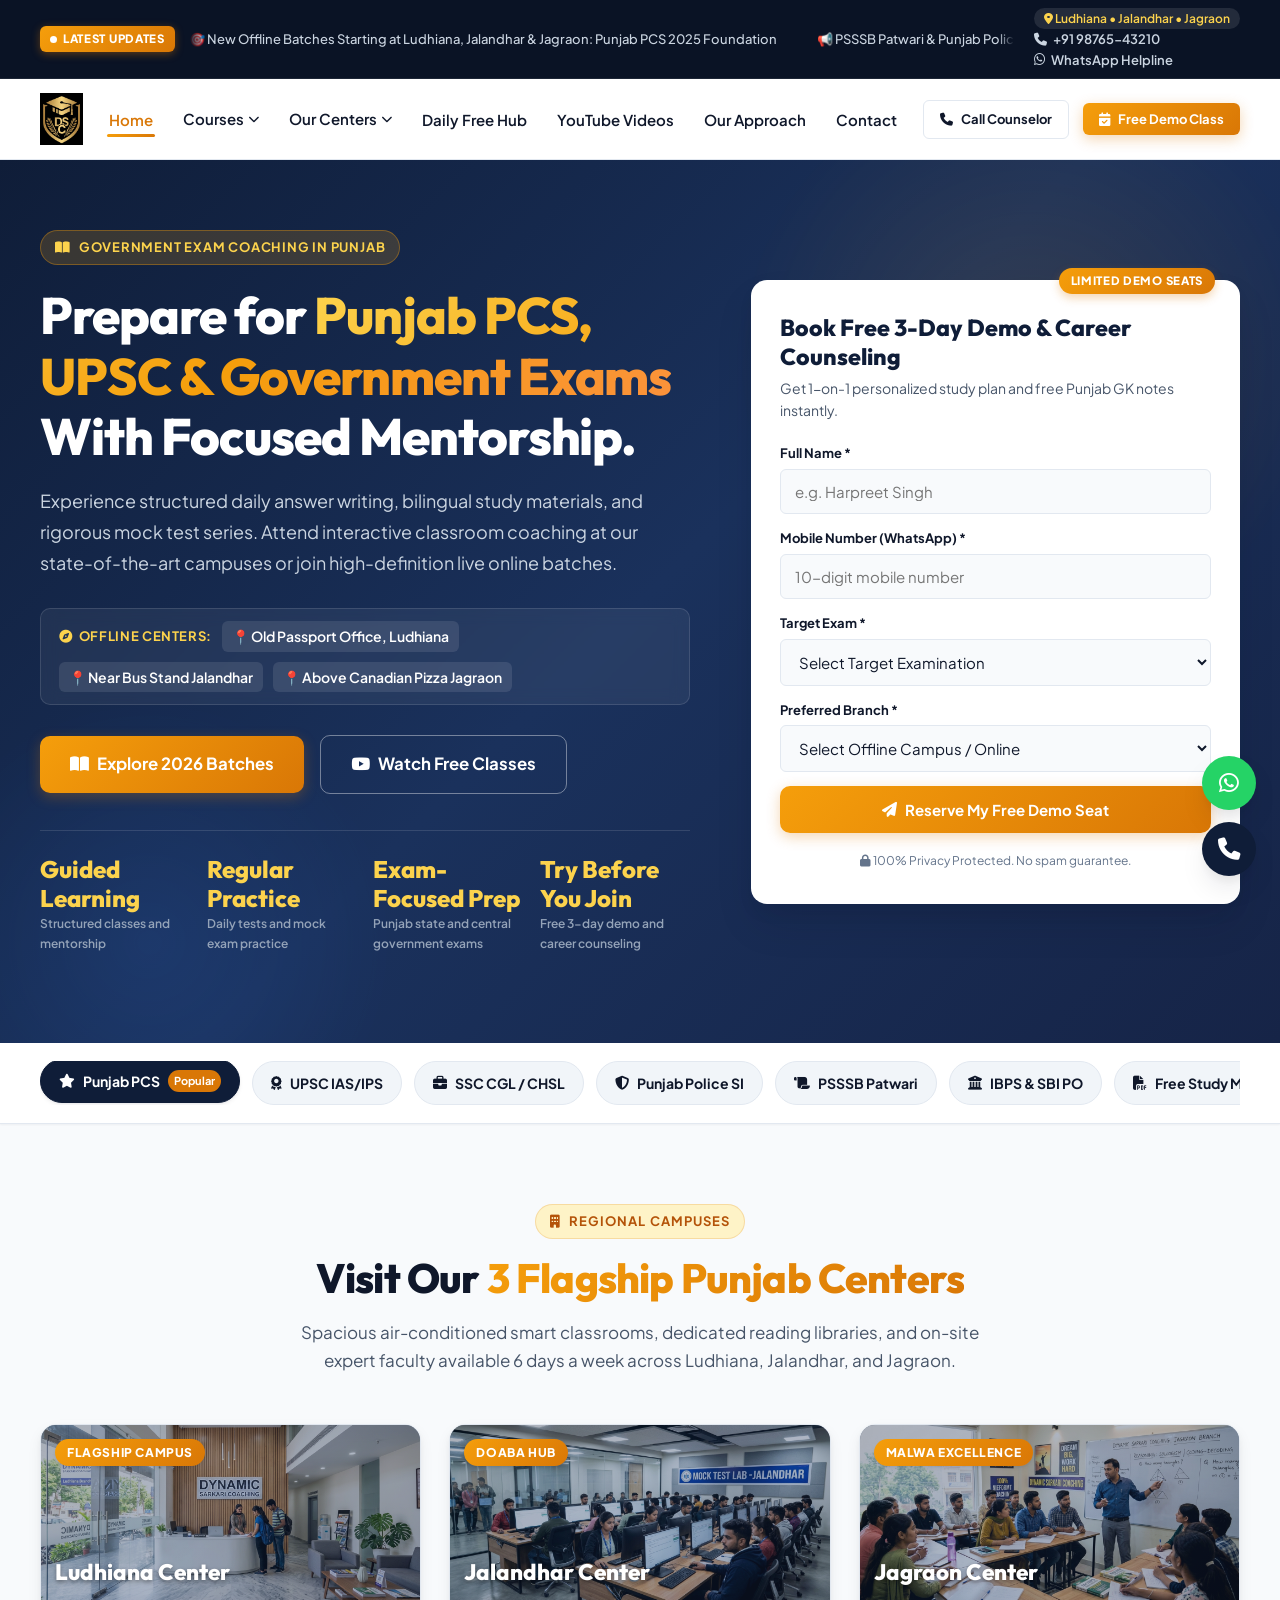
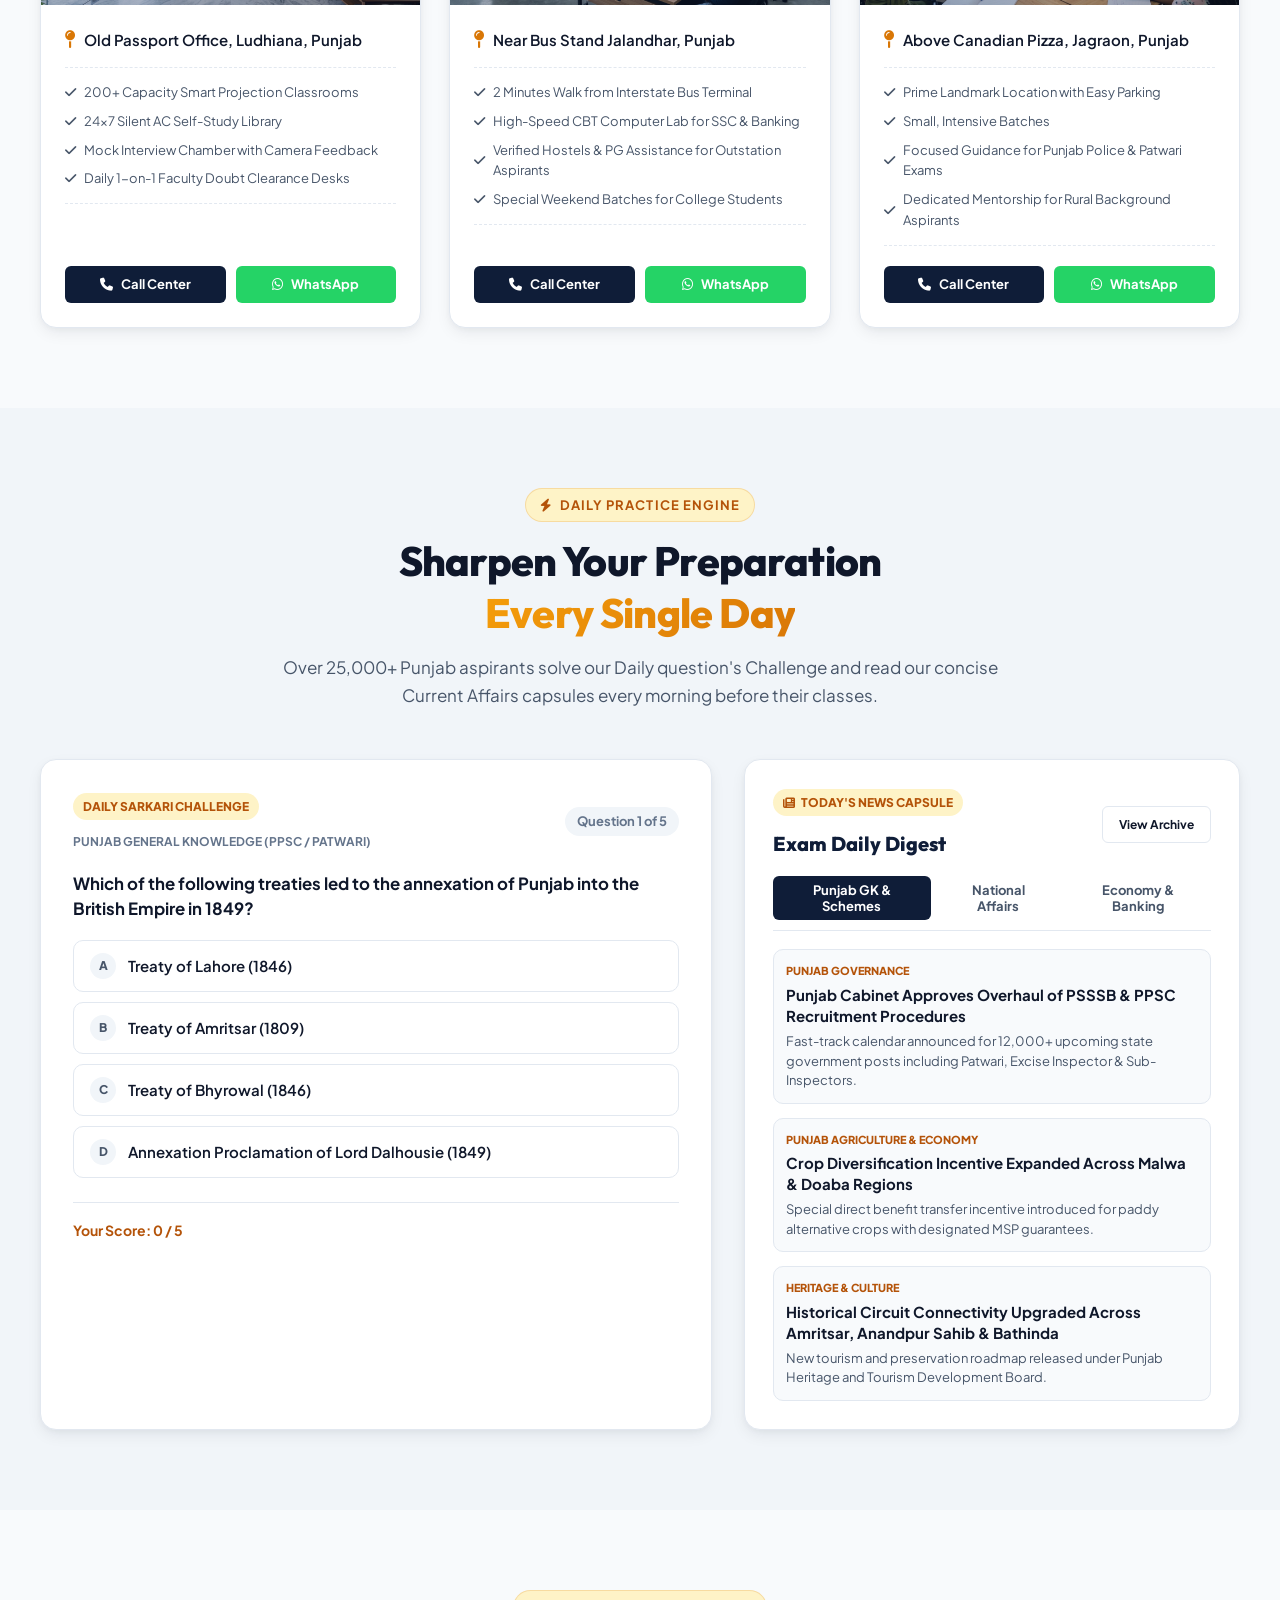
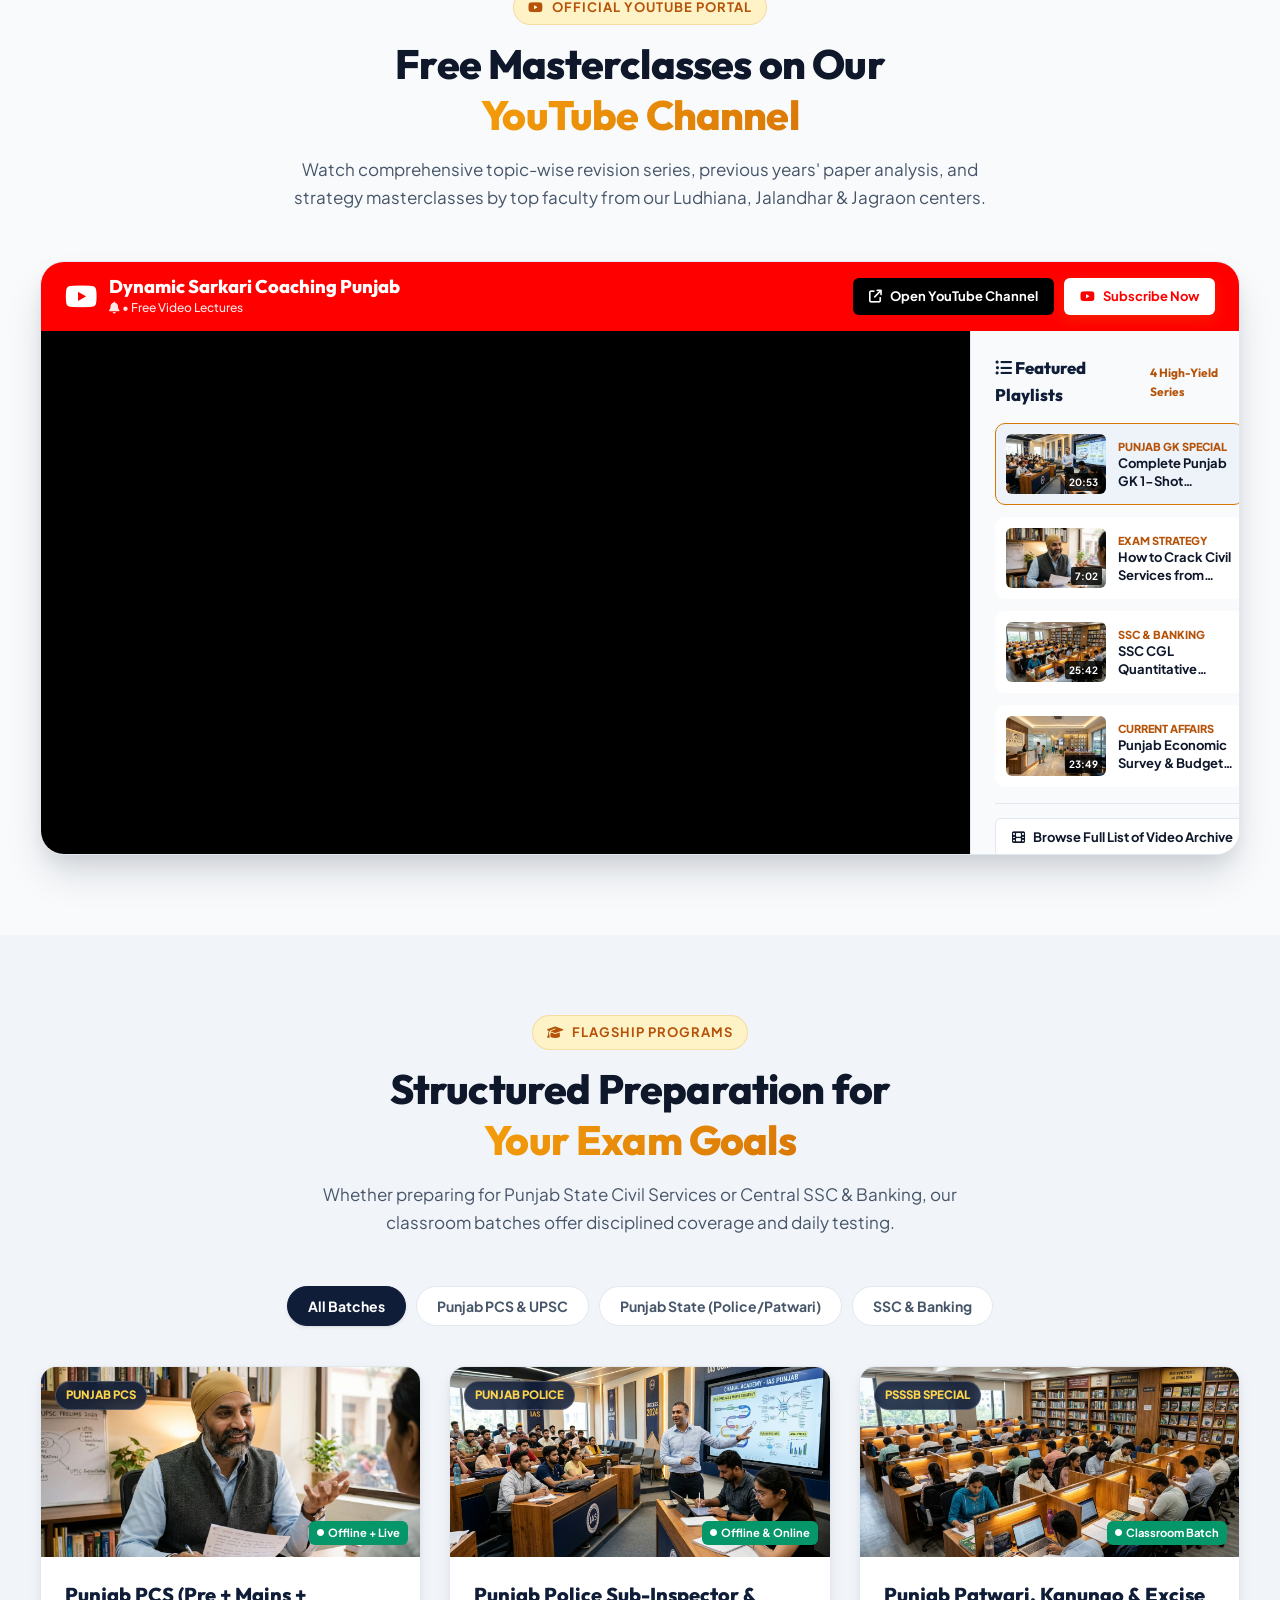
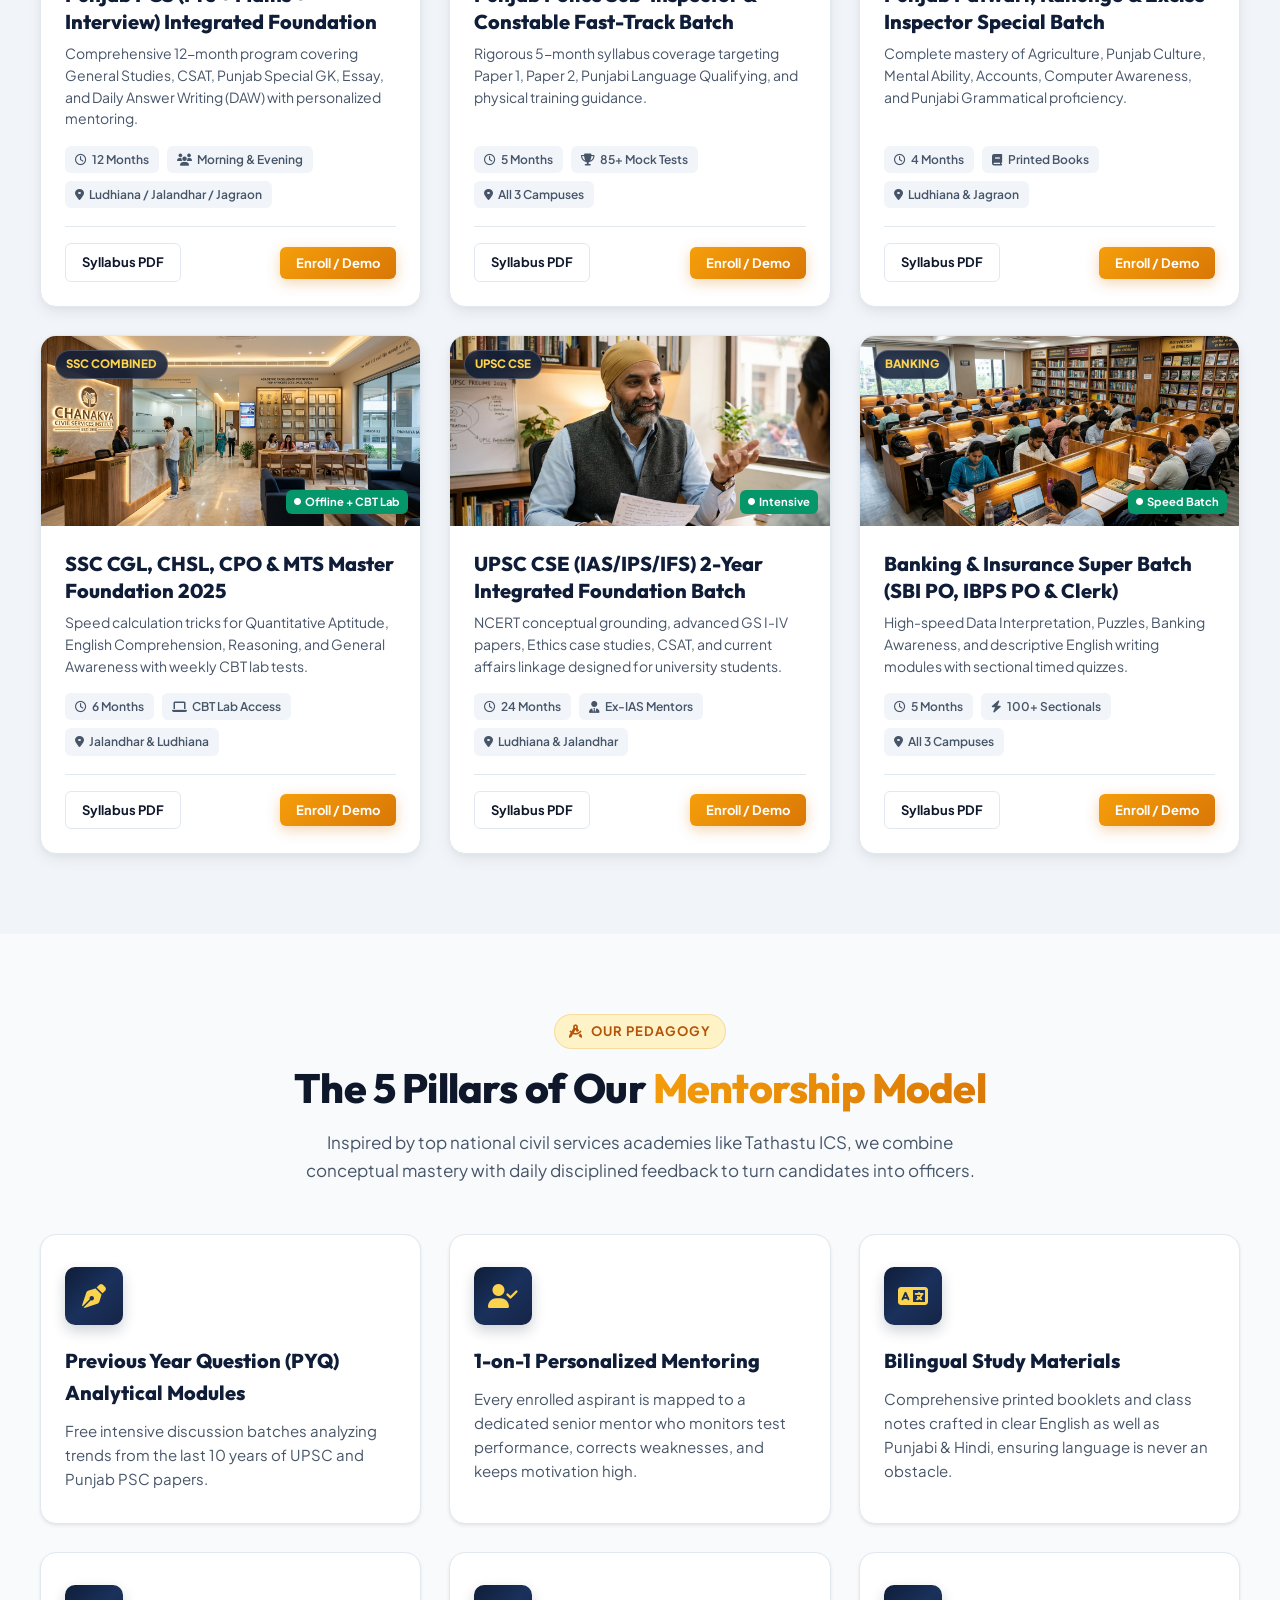
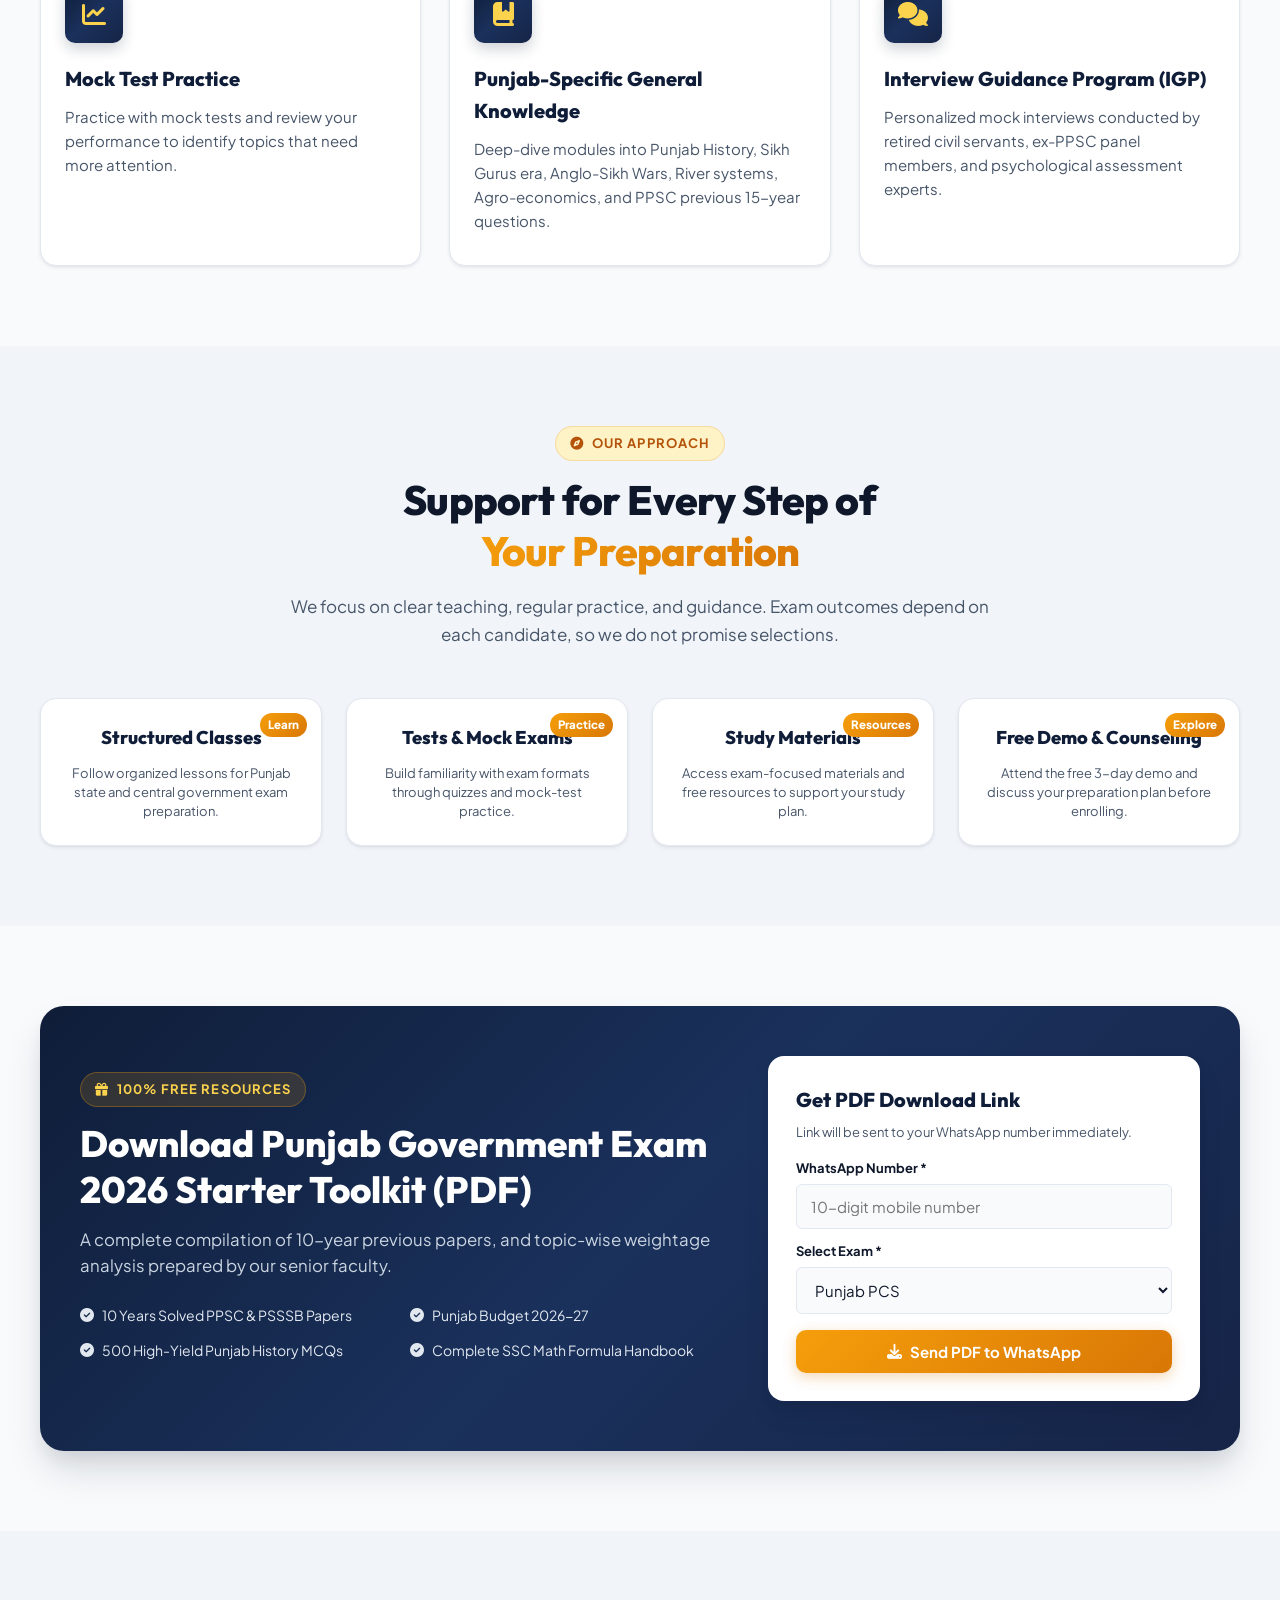
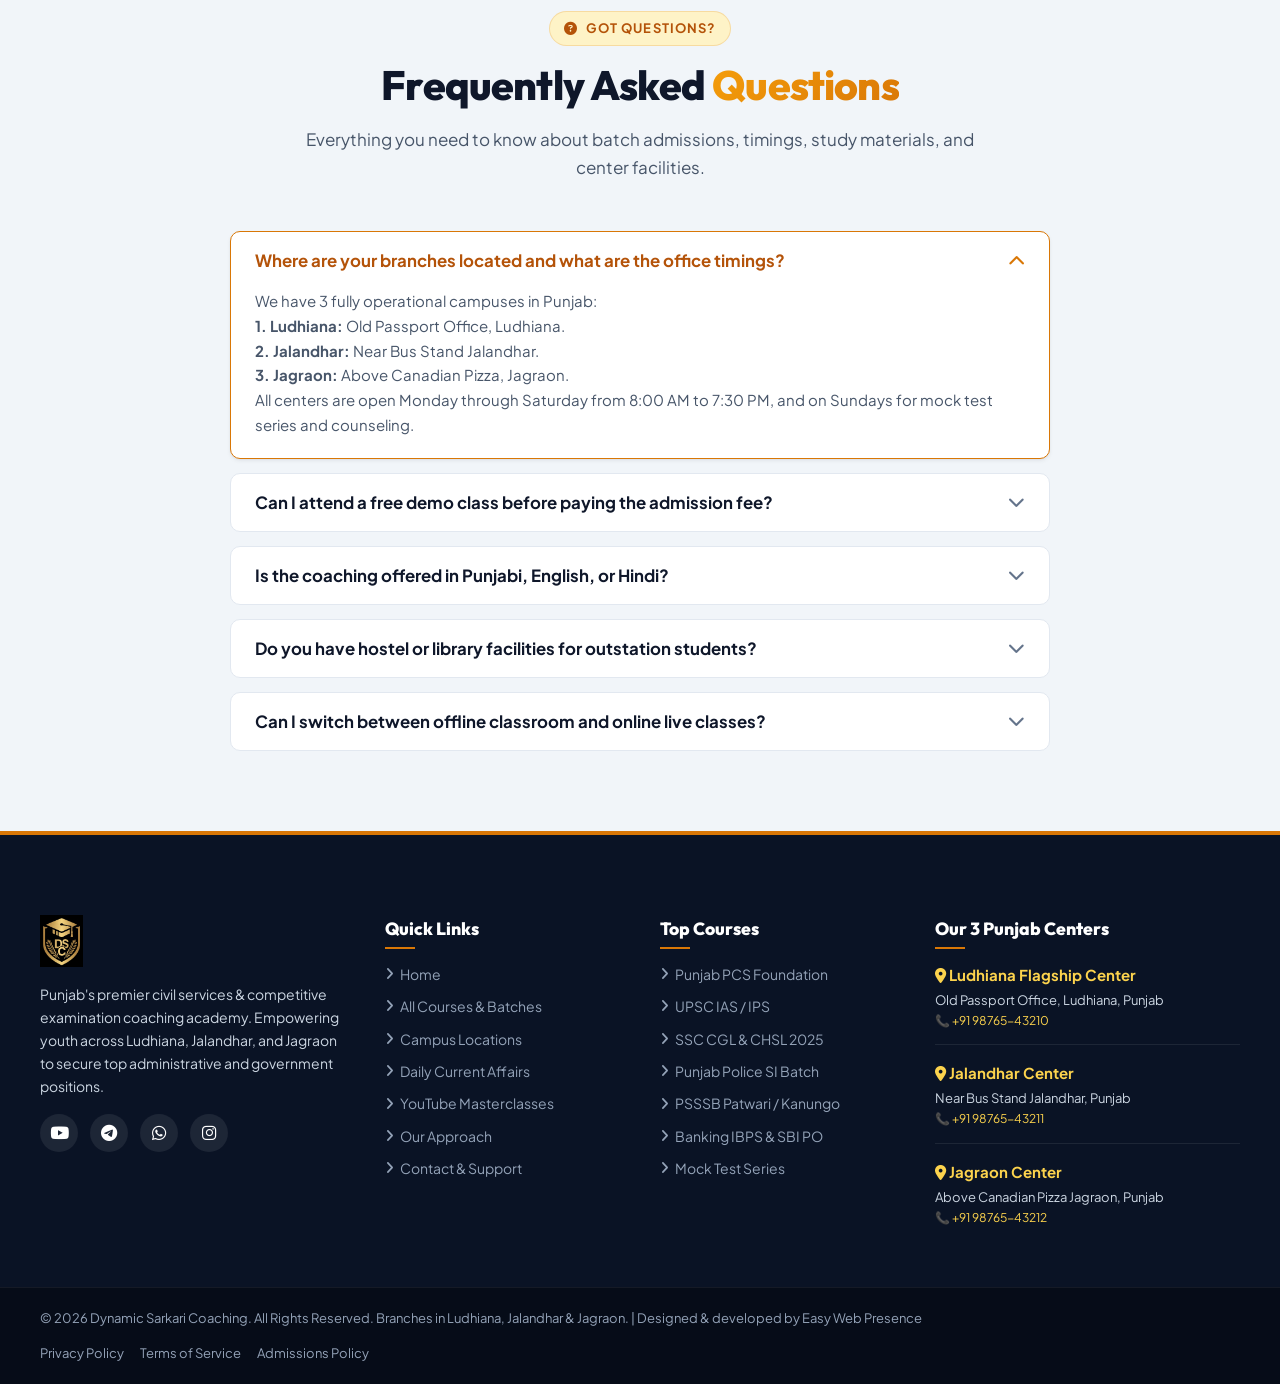
==== commit f00eee48: "Updated logos, courses etc." ====
--- a/index.html
+++ b/index.html
@@ -3,8 +3,8 @@
 <head>
   <meta charset="UTF-8">
   <meta name="viewport" content="width=device-width, initial-scale=1.0">
-  <title>Dynamic Sarkari Coaching | Best Govt. Exam Coaching in Ludhiana, Jalandhar & Jagraon</title>
-  <meta name="description" content="Dynamic Sarkari Coaching provides premier classroom and online mentorship for Punjab PCS, UPSC, SSC CGL, Punjab Police, Patwari & Banking exams. Campuses in Ludhiana, Jalandhar & Jagraon.">
+  <title>Dynamic Sarkari Coaching | Government Exam Coaching in Ludhiana, Jalandhar & Jagraon</title>
+  <meta name="description" content="Dynamic Sarkari Coaching offers classroom and online preparation for Punjab PCS, UPSC, SSC CGL, Punjab Police, Patwari and Banking exams, with centers in Ludhiana, Jalandhar and Jagraon.">
   
   <!-- Favicon -->
   <link rel="icon" type="image/svg+xml" href="assets/images/logo.svg">
@@ -69,7 +69,7 @@
             in assets/images/logo.png and replace the SVG below with:
             <img src="assets/images/logo.png" alt="Dynamic Sarkari Coaching Logo">
           -->
-          <img src="assets/images/logo.svg" alt="Dynamic Sarkari Coaching Logo" class="header-logo-img">
+          <img src="assets/images/logodsc.png" alt="Dynamic Sarkari Coaching Logo" class="header-logo-img">
         </a>
 
         <!-- Desktop Navigation Menu -->
@@ -143,7 +143,7 @@
 
           <li><a href="free-materials.html" class="nav-link">Daily Free Hub</a></li>
           <li><a href="videos.html" class="nav-link">YouTube Videos</a></li>
-          <li><a href="#toppers" class="nav-link">Results</a></li>
+          <li><a href="#toppers" class="nav-link">Our Approach</a></li>
           <li><a href="contact.html" class="nav-link">Contact</a></li>
         </ul>
 
@@ -177,11 +177,11 @@
         <!-- Hero Left Column: Pitch & Trust -->
         <div class="hero-content">
           <div class="hero-tag">
-            <i class="fa-solid fa-crown"></i> Punjab's Leading Govt. Exam Academy
+            <i class="fa-solid fa-book-open"></i> Government Exam Coaching in Punjab
           </div>
 
           <h1 class="hero-title">
-            Your Gateway to <span class="gold-gradient">Punjab PCS, UPSC & Sarkari Jobs</span> With Proven Mentorship.
+            Prepare for <span class="gold-gradient">Punjab PCS, UPSC & Government Exams</span> With Focused Mentorship.
           </h1>
 
           <p class="hero-description">
@@ -199,30 +199,30 @@
           <!-- Hero CTAs -->
           <div class="hero-cta-group">
             <a href="#courses" class="btn btn-primary btn-lg">
-              <i class="fa-solid fa-book-open"></i> Explore 2025 Batches
+              <i class="fa-solid fa-book-open"></i> Explore 2026 Batches
             </a>
             <a href="#youtubeHub" class="btn btn-outline-white btn-lg">
               <i class="fa-brands fa-youtube text-danger"></i> Watch Free Classes
             </a>
           </div>
 
-          <!-- Trust Counters -->
+          <!-- What students can expect -->
           <div class="hero-trust-badges">
             <div class="trust-stat-box">
-              <div class="trust-stat-number">4,800+</div>
-              <div class="trust-stat-label">Sarkari Selections</div>
+              <div class="trust-stat-number">Guided Learning</div>
+              <div class="trust-stat-label">Structured classes and mentorship</div>
             </div>
             <div class="trust-stat-box">
-              <div class="trust-stat-number">3 Centers</div>
-              <div class="trust-stat-label">Ludhiana, Jalandhar, Jagraon</div>
+              <div class="trust-stat-number">Regular Practice</div>
+              <div class="trust-stat-label">Daily tests and mock exam practice</div>
             </div>
             <div class="trust-stat-box">
-              <div class="trust-stat-number">50+</div>
-              <div class="trust-stat-label">Expert Mentors & Faculty</div>
+              <div class="trust-stat-number">Exam-Focused Prep</div>
+              <div class="trust-stat-label">Punjab state and central government exams</div>
             </div>
             <div class="trust-stat-box">
-              <div class="trust-stat-number">99.2%</div>
-              <div class="trust-stat-label">Student Recommendation</div>
+              <div class="trust-stat-number">Try Before You Join</div>
+              <div class="trust-stat-label">Free 3-day demo and career counseling</div>
             </div>
           </div>
         </div>
@@ -431,10 +431,10 @@
                   <i class="fa-solid fa-check"></i> Prime Landmark Location with Easy Parking
                 </li>
                 <li class="branch-feature-item">
-                  <i class="fa-solid fa-check"></i> Small Intensive Batches (Max 35 Students per Batch)
+                  <i class="fa-solid fa-check"></i> Small, Intensive Batches
                 </li>
                 <li class="branch-feature-item">
-                  <i class="fa-solid fa-check"></i> High Selection Ratio in Punjab Police & Patwari
+                  <i class="fa-solid fa-check"></i> Focused Guidance for Punjab Police & Patwari Exams
                 </li>
                 <li class="branch-feature-item">
                   <i class="fa-solid fa-check"></i> Dedicated Mentorship for Rural Background Aspirants
@@ -465,7 +465,7 @@
         <span class="section-badge"><i class="fa-solid fa-bolt"></i> Daily Practice Engine</span>
         <h2 class="section-title">Sharpen Your Preparation <span class="text-highlight">Every Single Day</span></h2>
         <p class="section-subtitle">
-          Over 25,000+ Punjab aspirants solve our Daily Sarkari Challenge and read our concise Current Affairs capsules every morning before their classes.
+          Over 25,000+ Punjab aspirants solve our Daily question's Challenge and read our concise Current Affairs capsules every morning before their classes.
         </p>
       </div>
 
@@ -481,7 +481,7 @@
             <div>
               <span class="quiz-badge"><i class="fa-solid fa-newspaper"></i> Today's News Capsule</span>
               <h4 style="font-family: var(--font-heading); font-size: 1.25rem; font-weight: 800; color: var(--color-primary);">
-                Sarkari Exam Daily Digest
+                Exam Daily Digest
               </h4>
             </div>
             <a href="free-materials.html" class="btn btn-outline btn-sm" style="font-size: 0.75rem;">View Archive</a>
@@ -522,14 +522,14 @@
             <i class="fa-brands fa-youtube yt-icon"></i>
             <div>
               <div class="yt-channel-title">Dynamic Sarkari Coaching Punjab</div>
-              <div class="yt-sub-count"><i class="fa-solid fa-bell"></i> 140K+ Subscribers • 850+ Free Video Lectures</div>
+              <div class="yt-sub-count"><i class="fa-solid fa-bell"></i> • Free Video Lectures</div>
             </div>
           </div>
           <div style="display: flex; gap: 10px; align-items: center;">
-            <a href="https://www.youtube.com" target="_blank" rel="noopener noreferrer" class="btn btn-navy btn-sm" style="background: #000000; color: #FFFFFF;">
+            <a href="https://www.youtube.com/@DynamicSarkariCoaching" target="_blank" rel="noopener noreferrer" class="btn btn-navy btn-sm" style="background: #000000; color: #FFFFFF;">
               <i class="fa-solid fa-arrow-up-right-from-square"></i> Open YouTube Channel
             </a>
-            <a href="https://www.youtube.com" target="_blank" rel="noopener noreferrer" class="btn btn-primary btn-sm" style="background: #FFFFFF; color: #FF0000; border: none;">
+            <a href="https://www.youtube.com/@DynamicSarkariCoaching" target="_blank" rel="noopener noreferrer" class="btn btn-primary btn-sm" style="background: #FFFFFF; color: #FF0000; border: none;">
               <i class="fa-brands fa-youtube"></i> Subscribe Now
             </a>
           </div>
@@ -541,7 +541,7 @@
           <div class="main-video-player-frame">
             <iframe 
               id="mainYtIframe"
-              src="https://www.youtube-nocookie.com/embed/W6NZfCO5SIk" 
+              src="https://www.youtube-nocookie.com/embed/LewX5GoQrYc" 
               title="Dynamic Sarkari Coaching YouTube Masterclass" 
               allow="accelerometer; autoplay; clipboard-write; encrypted-media; gyroscope; picture-in-picture" 
               allowfullscreen>
@@ -561,7 +561,7 @@
 
             <div style="margin-top: 16px; padding-top: 14px; border-top: 1px solid var(--color-border); text-align: center;">
               <a href="videos.html" class="btn btn-outline btn-sm" style="width: 100%;">
-                <i class="fa-solid fa-film"></i> Browse Full 800+ Video Archive
+                <i class="fa-solid fa-film"></i> Browse Full List of Video Archive
               </a>
             </div>
           </div>
@@ -577,7 +577,7 @@
     <div class="container">
       <div class="section-header">
         <span class="section-badge"><i class="fa-solid fa-graduation-cap"></i> Flagship Programs</span>
-        <h2 class="section-title">Designed for <span class="text-highlight">Top Rank Selections</span></h2>
+        <h2 class="section-title">Structured Preparation for <span class="text-highlight">Your Exam Goals</span></h2>
         <p class="section-subtitle">
           Whether preparing for Punjab State Civil Services or Central SSC & Banking, our classroom batches offer disciplined coverage and daily testing.
         </p>
@@ -758,9 +758,9 @@
           <div class="feature-icon-wrapper">
             <i class="fa-solid fa-pen-nib"></i>
           </div>
-          <h4 class="feature-title">Daily Answer Writing (DAW)</h4>
+          <h4 class="feature-title">Previous Year Question (PYQ) Analytical Modules</h4>
           <p class="feature-text">
-            For Punjab PCS & UPSC, daily answer writing with line-by-line faculty evaluation is mandatory from day one to build high-scoring articulation.
+            Free intensive discussion batches analyzing trends from the last 10 years of UPSC and Punjab PSC papers.
           </p>
         </div>
 
@@ -788,9 +788,9 @@
           <div class="feature-icon-wrapper">
             <i class="fa-solid fa-chart-line"></i>
           </div>
-          <h4 class="feature-title">All-Punjab Simulated Test Series</h4>
+          <h4 class="feature-title">Mock Test Practice</h4>
           <p class="feature-text">
-            Sunday mock tests conducted under strict exam conditions across Ludhiana, Jalandhar & Jagraon centers with rank analysis against thousands of peers.
+            Practice with mock tests and review your performance to identify topics that need more attention.
           </p>
         </div>
 
@@ -798,7 +798,7 @@
           <div class="feature-icon-wrapper">
             <i class="fa-solid fa-book-bookmark"></i>
           </div>
-          <h4 class="feature-title">Punjab Special GK Dominance</h4>
+          <h4 class="feature-title">Punjab-Specific General Knowledge</h4>
           <p class="feature-text">
             Deep-dive modules into Punjab History, Sikh Gurus era, Anglo-Sikh Wars, River systems, Agro-economics, and PPSC previous 15-year questions.
           </p>
@@ -813,78 +813,45 @@
             Personalized mock interviews conducted by retired civil servants, ex-PPSC panel members, and psychological assessment experts.
           </p>
         </div>
+
+        
       </div>
     </div>
   </section>
 
   <!-- ========================================================================
-       TOPPERS & RESULTS HALL OF FAME
+       PREPARATION SUPPORT
        ======================================================================== -->
   <section class="section section-bg-muted" id="toppers">
     <div class="container">
       <div class="section-header">
-        <span class="section-badge"><i class="fa-solid fa-trophy"></i> Hall of Fame</span>
-        <h2 class="section-title">Celebrating Our <span class="text-highlight">Punjab Rank Holders</span></h2>
+        <span class="section-badge"><i class="fa-solid fa-compass"></i> Our Approach</span>
+        <h2 class="section-title">Support for Every Step of <span class="text-highlight">Your Preparation</span></h2>
         <p class="section-subtitle">
-          Real results from students of our Ludhiana, Jalandhar, and Jagraon batches who achieved their dream of serving Punjab and the nation.
+          We focus on clear teaching, regular practice, and guidance. Exam outcomes depend on each candidate, so we do not promise selections.
         </p>
       </div>
 
-      <div class="toppers-grid">
-        <!-- Topper 1 -->
-        <div class="topper-card">
-          <span class="topper-rank-badge">Rank 4</span>
-          <div class="topper-avatar-box">
-            <img src="assets/images/topper-success.jpg" alt="Amanpreet Kaur Rank 4 PPSC">
-          </div>
-          <h4 class="topper-name">Amanpreet Kaur</h4>
-          <div class="topper-exam">Punjab PCS (Executive Branch)</div>
-          <span class="topper-branch">📍 Ludhiana Campus</span>
-          <p class="topper-quote">
-            "The daily answer writing reviews at Old Passport Office center made all the difference in my Mains score!"
-          </p>
-        </div>
-
-        <!-- Topper 2 -->
-        <div class="topper-card">
-          <span class="topper-rank-badge">Rank 12</span>
-          <div class="topper-avatar-box">
-            <img src="assets/images/library-study.jpg" alt="Gurpreet Singh Naib Tehsildar">
-          </div>
-          <h4 class="topper-name">Gurpreet Singh</h4>
-          <div class="topper-exam">Punjab Naib Tehsildar</div>
-          <span class="topper-branch">📍 Jalandhar Campus</span>
-          <p class="topper-quote">
-            "Being right next to Jalandhar bus stand allowed me to attend daily morning classes while traveling from Phagwara."
-          </p>
-        </div>
-
-        <!-- Topper 3 -->
-        <div class="topper-card">
-          <span class="topper-rank-badge">AIR 148</span>
-          <div class="topper-avatar-box">
-            <img src="assets/images/hero-coaching.jpg" alt="Rajinder Sharma SSC CGL">
-          </div>
-          <h4 class="topper-name">Rajinder Sharma</h4>
-          <div class="topper-exam">SSC CGL (Excise Inspector)</div>
-          <span class="topper-branch">📍 Ludhiana Campus</span>
-          <p class="topper-quote">
-            "The computer test lab and quantitative shortcut techniques helped me clear CGL in my very first attempt."
-          </p>
-        </div>
-
-        <!-- Topper 4 -->
-        <div class="topper-card">
-          <span class="topper-rank-badge">Rank 1</span>
-          <div class="topper-avatar-box">
-            <img src="assets/images/campus-reception.jpg" alt="Maninderjit Singh Punjab Police SI">
-          </div>
-          <h4 class="topper-name">Maninderjit Singh</h4>
-          <div class="topper-exam">Punjab Police Sub-Inspector</div>
-          <span class="topper-branch">📍 Jagraon Campus</span>
-          <p class="topper-quote">
-            "Dynamic Sarkari Coaching Jagraon gave students from rural backgrounds the exact standard of coaching as Chandigarh!"
-          </p>
+      <div class="approach-grid">
+        <div class="approach-card">
+          <span class="approach-badge">Learn</span>
+          <h4 class="approach-title">Structured Classes</h4>
+          <p class="approach-detail">Follow organized lessons for Punjab state and central government exam preparation.</p>
+        </div>
+        <div class="approach-card">
+          <span class="approach-badge">Practice</span>
+          <h4 class="approach-title">Tests & Mock Exams</h4>
+          <p class="approach-detail">Build familiarity with exam formats through quizzes and mock-test practice.</p>
+        </div>
+        <div class="approach-card">
+          <span class="approach-badge">Resources</span>
+          <h4 class="approach-title">Study Materials</h4>
+          <p class="approach-detail">Access exam-focused materials and free resources to support your study plan.</p>
+        </div>
+        <div class="approach-card">
+          <span class="approach-badge">Explore</span>
+          <h4 class="approach-title">Free Demo & Counseling</h4>
+          <p class="approach-detail">Attend the free 3-day demo and discuss your preparation plan before enrolling.</p>
         </div>
       </div>
     </div>
@@ -898,13 +865,13 @@
       <div class="toolkit-banner">
         <div>
           <span class="section-badge dark-mode"><i class="fa-solid fa-gift"></i> 100% Free Resources</span>
-          <h3 class="toolkit-title">Download Punjab Sarkari Exam 2025 Starter Toolkit (PDF)</h3>
+          <h3 class="toolkit-title">Download Punjab Government Exam 2026 Starter Toolkit (PDF)</h3>
           <p style="color: #CBD5E1; font-size: 1.05rem; line-height: 1.6;">
-            A complete compilation of 10-year previous papers, Punjab Economic Survey 2024-25 capsule, and topic-wise weightage analysis prepared by our senior faculty.
+            A complete compilation of 10-year previous papers, and topic-wise weightage analysis prepared by our senior faculty.
           </p>
           <div class="toolkit-bullets">
             <div class="toolkit-bullet-item"><i class="fa-solid fa-circle-check"></i> 10 Years Solved PPSC & PSSSB Papers</div>
-            <div class="toolkit-bullet-item"><i class="fa-solid fa-circle-check"></i> Punjab Economic Survey & Budget 2024-25</div>
+            <div class="toolkit-bullet-item"><i class="fa-solid fa-circle-check"></i> Punjab Budget 2026-27</div>
             <div class="toolkit-bullet-item"><i class="fa-solid fa-circle-check"></i> 500 High-Yield Punjab History MCQs</div>
             <div class="toolkit-bullet-item"><i class="fa-solid fa-circle-check"></i> Complete SSC Math Formula Handbook</div>
           </div>
@@ -1037,7 +1004,7 @@
         <!-- Col 1: Brand Info -->
         <div class="footer-brand-col">
           <a href="index.html">
-            <img src="assets/images/logo-light.svg" alt="Dynamic Sarkari Coaching Logo" class="footer-logo">
+            <img src="assets/images/logodsc.png" alt="Dynamic Sarkari Coaching Logo" class="footer-logo">
           </a>
           <p class="footer-desc">
             Punjab's premier civil services & competitive examination coaching academy. Empowering youth across Ludhiana, Jalandhar, and Jagraon to secure top administrative and government positions.
@@ -1067,7 +1034,7 @@
             <li><a href="branches.html" class="footer-link"><i class="fa-solid fa-angle-right"></i> Campus Locations</a></li>
             <li><a href="free-materials.html" class="footer-link"><i class="fa-solid fa-angle-right"></i> Daily Current Affairs</a></li>
             <li><a href="videos.html" class="footer-link"><i class="fa-solid fa-angle-right"></i> YouTube Masterclasses</a></li>
-            <li><a href="#toppers" class="footer-link"><i class="fa-solid fa-angle-right"></i> Verified Toppers</a></li>
+            <li><a href="#toppers" class="footer-link"><i class="fa-solid fa-angle-right"></i> Our Approach</a></li>
             <li><a href="contact.html" class="footer-link"><i class="fa-solid fa-angle-right"></i> Contact & Support</a></li>
           </ul>
         </div>
@@ -1116,7 +1083,7 @@
       <div class="container">
         <div class="footer-bottom-inner">
           <div>
-            © 2025 Dynamic Sarkari Coaching. All Rights Reserved. Branches in Ludhiana, Jalandhar & Jagraon.
+            © 2026 Dynamic Sarkari Coaching. All Rights Reserved. Branches in Ludhiana, Jalandhar & Jagraon. | <a href="https://easywebpresence.co.in/" target="_blank" rel="noopener noreferrer" style="color: #94A3B8;">Designed &amp; developed by Easy Web Presence</a>
           </div>
           <div style="display: flex; gap: 16px;">
             <a href="contact.html" style="color: #94A3B8;">Privacy Policy</a>
@@ -1198,7 +1165,7 @@
   <div class="mobile-nav-drawer">
     <div class="drawer-panel">
       <div class="drawer-header">
-        <img src="assets/images/logo.svg" alt="Dynamic Sarkari Coaching" style="height: 40px;">
+        <img src="assets/images/logodsc.png" alt="Dynamic Sarkari Coaching" style="height: 40px;">
         <button class="drawer-close-btn" style="font-size: 1.5rem; color: var(--color-text-primary);" aria-label="Close menu">&times;</button>
       </div>
 
@@ -1208,7 +1175,7 @@
         <a href="branches.html" class="drawer-link"><i class="fa-solid fa-location-dot"></i> Our 3 Campuses</a>
         <a href="free-materials.html" class="drawer-link"><i class="fa-solid fa-book-open"></i> Daily Free Hub & Quiz</a>
         <a href="videos.html" class="drawer-link"><i class="fa-brands fa-youtube text-danger"></i> YouTube Classes</a>
-        <a href="#toppers" class="drawer-link"><i class="fa-solid fa-trophy"></i> Results & Toppers</a>
+        <a href="#toppers" class="drawer-link"><i class="fa-solid fa-compass"></i> Our Approach</a>
         <a href="contact.html" class="drawer-link"><i class="fa-solid fa-headset"></i> Contact & Centers</a>
       </nav>
 
--- a/css/style.css
+++ b/css/style.css
@@ -1584,9 +1584,7 @@
   gap: 12px;
 }
 
-/* ==========================================================================
-   TATHASTU-STYLE PHILOSOPHY & METHODOLOGY
-   ========================================================================== */
+
 .features-grid {
   display: grid;
   grid-template-columns: repeat(3, 1fr);
@@ -1638,15 +1636,15 @@
 }
 
 /* ==========================================================================
-   TOPPERS & RESULTS HALL OF FAME
+   PREPARATION APPROACH
    ========================================================================== */
-.toppers-grid {
+.approach-grid {
   display: grid;
   grid-template-columns: repeat(4, 1fr);
   gap: 24px;
 }
 
-.topper-card {
+.approach-card {
   background: #FFFFFF;
   border-radius: var(--radius-lg);
   border: 1px solid var(--color-border);
@@ -1657,13 +1655,13 @@
   position: relative;
 }
 
-.topper-card:hover {
+.approach-card:hover {
   transform: translateY(-6px);
   box-shadow: var(--shadow-xl);
   border-color: var(--color-accent);
 }
 
-.topper-rank-badge {
+.approach-badge {
   position: absolute;
   top: 14px;
   right: 14px;
@@ -1675,23 +1673,7 @@
   border-radius: var(--radius-full);
 }
 
-.topper-avatar-box {
-  width: 90px;
-  height: 90px;
-  border-radius: 50%;
-  margin: 0 auto 16px auto;
-  border: 3px solid var(--color-accent-light);
-  overflow: hidden;
-  box-shadow: var(--shadow-md);
-}
-
-.topper-avatar-box img {
-  width: 100%;
-  height: 100%;
-  object-fit: cover;
-}
-
-.topper-name {
+.approach-title {
   font-family: var(--font-heading);
   font-size: 1.15rem;
   font-weight: 800;
@@ -1699,25 +1681,8 @@
   margin-bottom: 4px;
 }
 
-.topper-exam {
+.approach-detail {
   font-size: 0.8125rem;
-  font-weight: 700;
-  color: var(--color-accent-hover);
-  margin-bottom: 8px;
-}
-
-.topper-branch {
-  font-size: 0.75rem;
-  color: var(--color-text-muted);
-  background: var(--color-bg-muted);
-  display: inline-block;
-  padding: 2px 8px;
-  border-radius: var(--radius-sm);
-}
-
-.topper-quote {
-  font-size: 0.8125rem;
-  font-style: italic;
   color: var(--color-text-secondary);
   margin-top: 12px;
   line-height: 1.45;
@@ -2214,7 +2179,7 @@
     grid-template-columns: repeat(2, 1fr);
   }
 
-  .toppers-grid {
+  .approach-grid {
     grid-template-columns: repeat(2, 1fr);
   }
 
